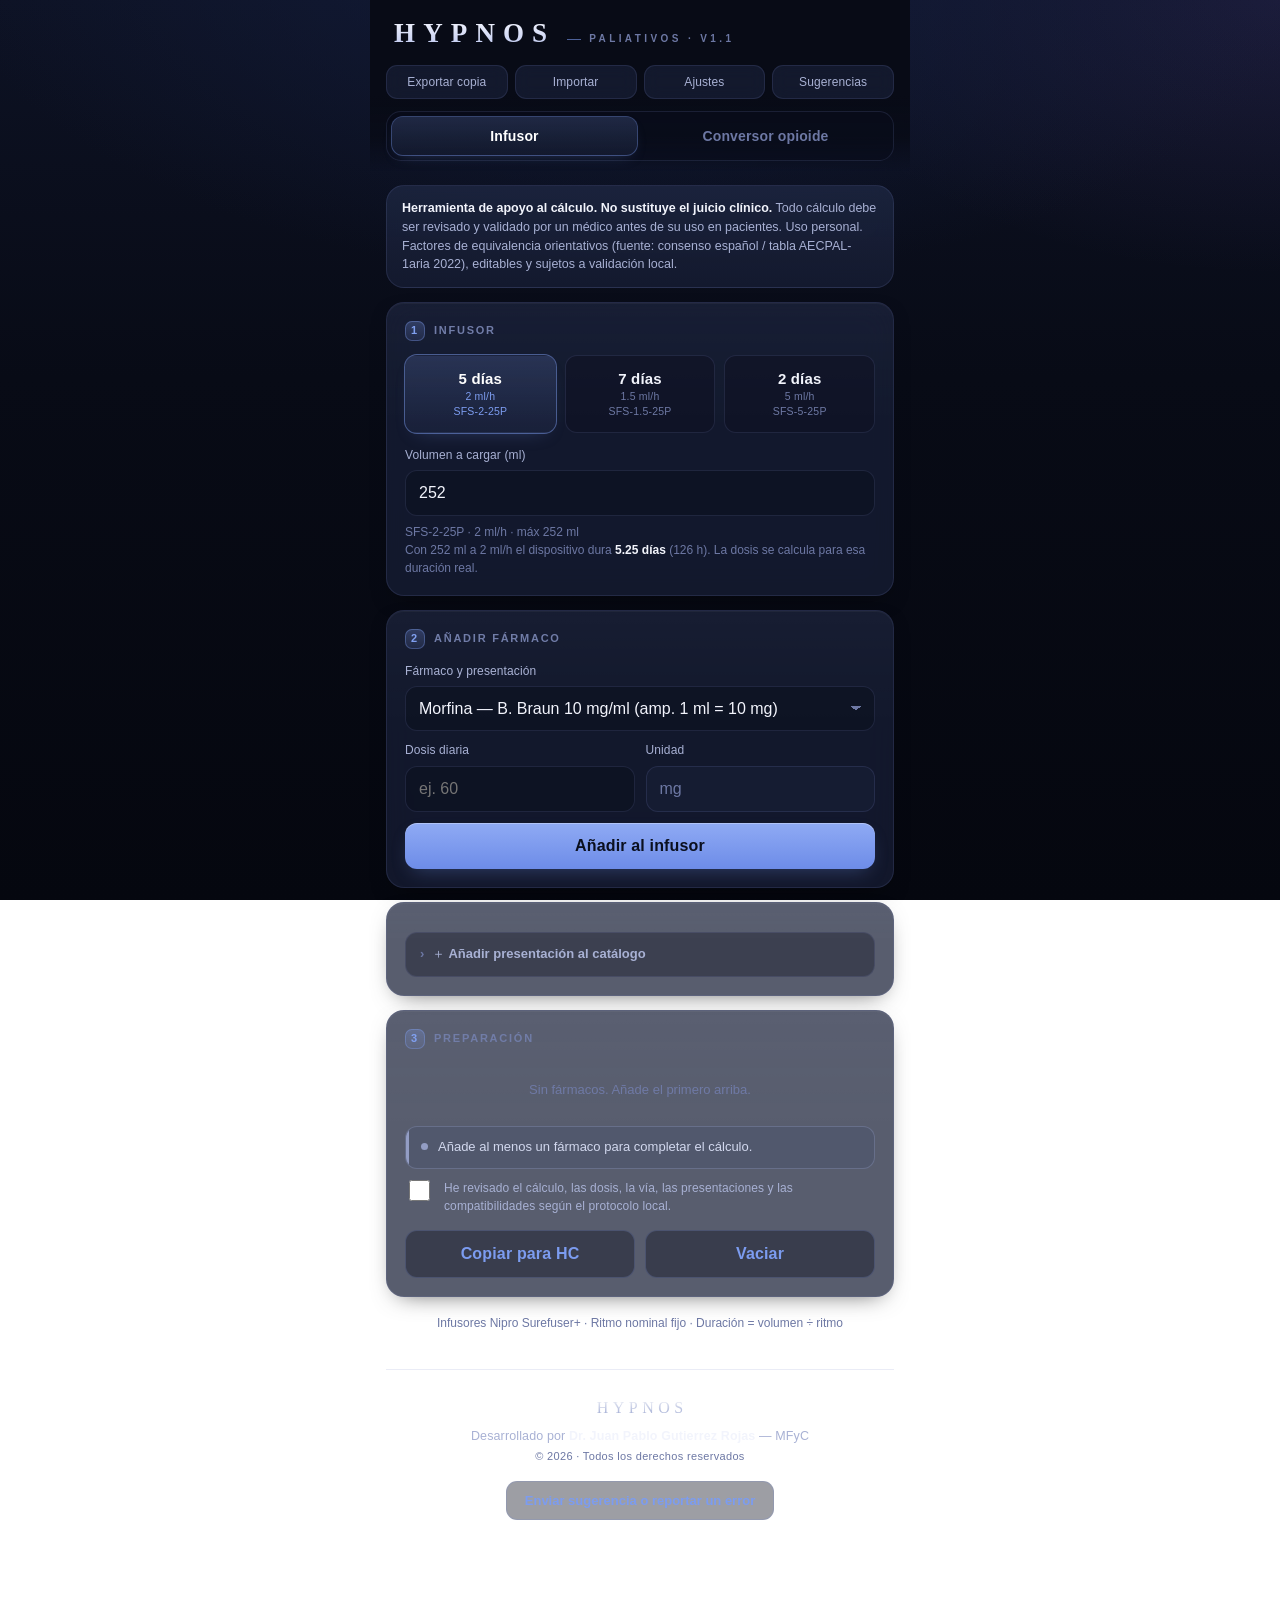
==== hypnos.html @ 6c85f720 "Fase 1: seguridad (XSS, saneado de importación/carga) y dosificación por duración real del infusor C" ====
<!DOCTYPE html>
<html lang="es">
<head>
<meta charset="UTF-8">
<meta name="viewport" content="width=device-width, initial-scale=1.0, viewport-fit=cover">
<meta name="theme-color" content="#0b1020">
<meta name="apple-mobile-web-app-capable" content="yes">
<meta name="apple-mobile-web-app-status-bar-style" content="black-translucent">
<meta name="apple-mobile-web-app-title" content="HYPNOS">
<title>HYPNOS — Constructor de infusores</title>
<link rel="manifest" href='data:application/manifest+json,{"name":"HYPNOS","short_name":"HYPNOS","start_url":".","display":"standalone","background_color":"%230b1020","theme_color":"%230b1020","icons":[{"src":"data:image/svg+xml,%3Csvg xmlns=%22http://www.w3.org/2000/svg%22 viewBox=%220 0 192 192%22%3E%3Crect width=%22192%22 height=%22192%22 fill=%22%230b1020%22/%3E%3Ctext x=%2296%22 y=%22120%22 font-size=%2270%22 fill=%22%237c9cf0%22 text-anchor=%22middle%22 font-family=%22serif%22%3EH%3C/text%3E%3C/svg%3E","sizes":"192x192","type":"image/svg+xml"}]}'>
<style>
  :root{
    /* Profundidad: azul noche -> casi negro azulado */
    --bg:#080b16; --bg2:#0d1224;
    --panel:rgba(24,31,54,.72); --panel-solid:#161d34; --panel2:rgba(31,40,70,.6);
    --line:rgba(122,140,200,.16); --line-strong:rgba(122,140,200,.28);
    --ink:#f2f4fc; --ink-dim:#a8b1d4; --ink-faint:#6d78a4;
    --accent:#7c9cf0; --accent2:#a385f5; --accent-ink:#0a0f1e;
    --glow:rgba(124,156,240,.35);
    --red:#ff6b7a; --red-bg:rgba(120,32,48,.28); --red-line:rgba(255,107,122,.5);
    --amber:#ffc94d; --amber-bg:rgba(120,92,20,.24); --amber-line:rgba(255,201,77,.45);
    --blue:#5fb3ff; --blue-bg:rgba(24,72,112,.28); --blue-line:rgba(95,179,255,.42);
    --gray:#939dc4; --gray-bg:rgba(64,74,110,.26); --gray-line:rgba(147,157,196,.35);
    --ok:#57d9a3;
    --r:18px; --r-sm:12px;
    --font:-apple-system,BlinkMacSystemFont,"SF Pro Text","Segoe UI",Roboto,sans-serif;
    --display:"Hoefler Text","Iowan Old Style","Palatino Linotype",Palatino,Georgia,serif;
    --mono:"SF Mono",ui-monospace,Menlo,monospace;
    --shadow:0 1px 0 rgba(255,255,255,.04) inset, 0 8px 24px -12px rgba(0,0,0,.7);
    --shadow-lg:0 1px 0 rgba(255,255,255,.05) inset, 0 20px 48px -20px rgba(0,0,0,.8);
  }
  *{box-sizing:border-box;-webkit-tap-highlight-color:transparent}
  html,body{margin:0;color:var(--ink);font-family:var(--font);
    font-size:16px;line-height:1.45;-webkit-text-size-adjust:100%;
    font-feature-settings:"cv02","cv03","cv04","ss01";text-rendering:optimizeLegibility;
    -webkit-font-smoothing:antialiased}
  body{
    background:
      radial-gradient(1200px 620px at 50% -10%, #131c3a 0%, transparent 60%),
      radial-gradient(900px 500px at 100% 0%, rgba(120,92,200,.14) 0%, transparent 55%),
      linear-gradient(180deg, var(--bg2) 0%, var(--bg) 42%, #05070f 100%);
    background-attachment:fixed;min-height:100vh;
    padding:env(safe-area-inset-top) env(safe-area-inset-right) env(safe-area-inset-bottom) env(safe-area-inset-left)}
  .wrap{max-width:540px;margin:0 auto;padding:0 16px 128px}

  /* ---- Cabecera ---- */
  header{position:sticky;top:0;z-index:20;
    background:linear-gradient(180deg, var(--bg) 55%, rgba(8,11,22,.85) 80%, transparent);
    -webkit-backdrop-filter:blur(14px);backdrop-filter:blur(14px);
    padding:calc(env(safe-area-inset-top) + 14px) 0 10px;margin:0 -16px;padding-left:16px;padding-right:16px}
  .brand{display:flex;align-items:baseline;gap:12px}
  .brand h1{font-family:var(--display);font-weight:600;letter-spacing:.30em;font-size:27px;margin:0;
    background:linear-gradient(180deg,#fff, #b9c4ef 90%);-webkit-background-clip:text;background-clip:text;
    -webkit-text-fill-color:transparent;text-indent:.30em}
  .brand .sub{color:var(--ink-faint);font-size:10px;letter-spacing:.34em;text-transform:uppercase;font-weight:600}
  .brand .sub::before{content:"";display:inline-block;width:14px;height:1px;background:var(--accent);
    vertical-align:middle;margin-right:8px;opacity:.6}

  .toplinks{display:flex;gap:7px;margin-top:12px}
  .toplinks button{flex:1;background:var(--panel);border:1px solid var(--line);color:var(--ink-dim);
    border-radius:11px;padding:9px;font-size:12px;font-weight:500;cursor:pointer;letter-spacing:.01em;
    -webkit-backdrop-filter:blur(8px);backdrop-filter:blur(8px);transition:.18s}
  .toplinks button:active{transform:scale(.97)}

  /* ---- Pestañas ---- */
  .tabs{display:flex;gap:6px;margin-top:12px;padding:5px;background:rgba(10,14,28,.55);
    border:1px solid var(--line);border-radius:15px}
  .tabs button{flex:1;background:transparent;border:none;color:var(--ink-faint);
    border-radius:11px;padding:11px;font-size:14px;font-weight:600;cursor:pointer;transition:.22s cubic-bezier(.4,0,.2,1);letter-spacing:.01em}
  .tabs button.on{background:linear-gradient(180deg,rgba(124,156,240,.20),rgba(124,156,240,.08));
    color:#fff;box-shadow:0 0 0 1px rgba(124,156,240,.4), 0 6px 16px -8px var(--glow)}

  .view{display:none;animation:rise .34s cubic-bezier(.2,.7,.2,1)}
  .view.on{display:block}
  @keyframes rise{from{opacity:0;transform:translateY(6px)}to{opacity:1;transform:none}}

  /* ---- Aviso ---- */
  .disclaimer{background:linear-gradient(180deg,rgba(124,156,240,.06),transparent),var(--panel);
    border:1px solid var(--line);border-radius:var(--r);padding:13px 15px;font-size:12.5px;
    color:var(--ink-dim);margin:14px 0;line-height:1.5;-webkit-backdrop-filter:blur(10px);backdrop-filter:blur(10px)}
  .disclaimer b{color:var(--ink);font-weight:600}

  /* ---- Tarjetas ---- */
  .card{background:var(--panel);border:1px solid var(--line);border-radius:var(--r);
    padding:18px;margin:14px 0;box-shadow:var(--shadow);
    -webkit-backdrop-filter:blur(16px) saturate(1.3);backdrop-filter:blur(16px) saturate(1.3);position:relative}
  .card::before{content:"";position:absolute;inset:0;border-radius:var(--r);pointer-events:none;
    background:linear-gradient(180deg,rgba(255,255,255,.05),transparent 40%);mix-blend-mode:overlay}
  .card h2{font-size:11px;letter-spacing:.16em;text-transform:uppercase;color:var(--ink-faint);
    margin:0 0 14px;font-weight:700;display:flex;align-items:center;gap:9px}
  .card h2 .n{width:20px;height:20px;border-radius:7px;background:linear-gradient(180deg,rgba(124,156,240,.25),rgba(124,156,240,.1));
    color:var(--accent);display:inline-flex;align-items:center;justify-content:center;font-size:11px;
    box-shadow:inset 0 0 0 1px rgba(124,156,240,.35)}

  label{display:block;font-size:12px;color:var(--ink-dim);margin:0 0 6px;letter-spacing:.01em;font-weight:500}
  select,input,button{font-family:var(--font);font-size:16px}
  select,input[type=number],input[type=text]{width:100%;background:rgba(10,14,28,.5);
    border:1px solid var(--line);color:var(--ink);border-radius:var(--r-sm);padding:13px 13px;appearance:none;
    transition:.18s;font-variant-numeric:tabular-nums}
  select:focus,input:focus{outline:none;border-color:var(--accent);
    box-shadow:0 0 0 3px rgba(124,156,240,.18)}
  input[type=number]{-moz-appearance:textfield}
  select{padding-right:36px;background-image:linear-gradient(45deg,transparent 50%,var(--ink-faint) 50%),linear-gradient(135deg,var(--ink-faint) 50%,transparent 50%);
    background-position:calc(100% - 18px) center,calc(100% - 13px) center;background-size:5px 5px,5px 5px;background-repeat:no-repeat}

  .seg{display:flex;gap:9px;flex-wrap:wrap}
  .seg button{flex:1;min-width:0;background:rgba(10,14,28,.4);border:1px solid var(--line);
    color:var(--ink-dim);border-radius:var(--r-sm);padding:14px 8px;cursor:pointer;transition:.2s cubic-bezier(.4,0,.2,1);
    display:flex;flex-direction:column;align-items:center;gap:3px;line-height:1.15}
  .seg button .big{font-size:15px;color:var(--ink);font-weight:600;letter-spacing:.01em}
  .seg button .sm{font-size:10.5px;color:var(--ink-faint);font-variant-numeric:tabular-nums;letter-spacing:.02em}
  .seg button:active{transform:scale(.97)}
  .seg button.on{border-color:transparent;
    background:linear-gradient(180deg,rgba(124,156,240,.18),rgba(124,156,240,.06));
    box-shadow:0 0 0 1px rgba(124,156,240,.5), 0 8px 20px -12px var(--glow)}
  .seg button.on .big{color:#fff}
  .seg button.on .sm{color:var(--accent)}

  .row,.row3{display:grid;grid-template-columns:1fr 1fr;gap:11px}

  .btn{display:inline-flex;align-items:center;justify-content:center;gap:8px;
    background:linear-gradient(180deg,#8faaf4,#6d8ce8);color:var(--accent-ink);border:none;
    border-radius:var(--r-sm);padding:14px 16px;font-weight:650;cursor:pointer;width:100%;letter-spacing:.01em;
    box-shadow:0 1px 0 rgba(255,255,255,.3) inset, 0 8px 20px -8px var(--glow);transition:.18s}
  .btn:active{transform:scale(.98);box-shadow:0 1px 0 rgba(255,255,255,.2) inset, 0 4px 12px -8px var(--glow)}
  .btn.ghost{background:rgba(10,14,28,.4);color:var(--accent);border:1px solid var(--line-strong);box-shadow:none}
  .drug-add{display:grid;grid-template-columns:1fr;gap:11px}
  .mini{font-size:12px;color:var(--ink-faint)}
  .hint{font-size:12px;color:var(--ink-faint);margin-top:7px;line-height:1.5}

  /* ---- Línea de fármaco ---- */
  .drugline{background:rgba(10,14,28,.4);border:1px solid var(--line);border-radius:var(--r-sm);
    padding:14px;margin:9px 0;transition:.2s}
  .drugline .top{display:flex;justify-content:space-between;align-items:flex-start;gap:8px}
  .drugline .nm{font-weight:650;font-size:15px;letter-spacing:.01em}
  .drugline .pres{font-size:11.5px;color:var(--ink-faint);margin-top:2px}
  .drugline .grid{display:grid;grid-template-columns:repeat(4,1fr);gap:8px;margin-top:12px;text-align:center}
  .drugline .grid div span{display:block}
  .drugline .grid .k{font-size:9.5px;color:var(--ink-faint);letter-spacing:.05em;text-transform:uppercase}
  .drugline .grid .v{font-size:15px;font-weight:650;margin-top:3px;font-variant-numeric:tabular-nums}
  .x{background:none;border:none;color:var(--ink-faint);font-size:20px;cursor:pointer;padding:0 4px;line-height:1;transition:.15s}
  .x:active{color:var(--red);transform:scale(.9)}

  /* ---- Totales ---- */
  .totals{margin-top:10px}
  .totrow{display:flex;justify-content:space-between;padding:11px 0;border-top:1px solid var(--line);font-size:14px}
  .totrow .v{font-weight:600;font-variant-numeric:tabular-nums}
  .totrow.big{align-items:baseline;padding-top:14px}
  .totrow.big .v{font-size:22px;color:var(--accent);font-weight:700}

  /* ---- Héroe de resultado (firma) ---- */
  .bigresult{position:relative;border-radius:var(--r);padding:22px 18px;margin:4px 0 12px;text-align:center;
    background:
      radial-gradient(120% 120% at 50% 0%, rgba(124,156,240,.16), transparent 70%),
      linear-gradient(180deg, rgba(31,40,70,.7), rgba(16,21,40,.7));
    border:1px solid rgba(124,156,240,.35);
    box-shadow:0 0 0 1px rgba(124,156,240,.08), 0 24px 60px -28px var(--glow), inset 0 1px 0 rgba(255,255,255,.06);
    overflow:hidden}
  .bigresult::after{content:"";position:absolute;top:-50%;left:50%;transform:translateX(-50%);
    width:200%;height:120%;background:radial-gradient(closest-side,var(--glow),transparent 70%);opacity:.5;pointer-events:none}
  .bigresult .lbl{position:relative;font-size:10.5px;text-transform:uppercase;letter-spacing:.18em;color:var(--accent);font-weight:700}
  .bigresult .val{position:relative;font-size:38px;font-weight:700;margin-top:6px;letter-spacing:-.01em;
    font-variant-numeric:tabular-nums;line-height:1;
    background:linear-gradient(180deg,#fff,#cdd8fb);-webkit-background-clip:text;background-clip:text;-webkit-text-fill-color:transparent}
  .bigresult .val small{font-size:16px;color:var(--ink-dim);font-weight:400;-webkit-text-fill-color:var(--ink-dim)}

  .subres{display:grid;grid-template-columns:1fr 1fr;gap:10px;margin-top:11px}
  .subres .box{background:rgba(10,14,28,.4);border:1px solid var(--line);border-radius:var(--r-sm);padding:13px;text-align:center;transition:.2s}
  .subres .box .k{font-size:9.5px;text-transform:uppercase;letter-spacing:.07em;color:var(--ink-faint);font-weight:600}
  .subres .box .v{font-size:20px;font-weight:650;margin-top:4px;font-variant-numeric:tabular-nums}

  .factedit{font-size:11.5px;color:var(--ink-faint);margin-top:8px;line-height:1.7}
  .factedit input{width:66px;background:rgba(10,14,28,.5);border:1px solid var(--line);color:var(--ink);
    border-radius:8px;padding:4px 7px;font-size:12px;text-align:center;font-variant-numeric:tabular-nums}

  /* ---- Alertas: barra lateral por color ---- */
  .alert{position:relative;border-radius:var(--r-sm);padding:11px 13px 11px 15px;margin:9px 0;font-size:13px;
    display:flex;gap:10px;align-items:flex-start;line-height:1.45;overflow:hidden;border:1px solid transparent}
  .alert::before{content:"";position:absolute;left:0;top:0;bottom:0;width:3px;border-radius:3px}
  .alert .dot{width:7px;height:7px;border-radius:50%;margin-top:5px;flex:none}
  .a-red{background:var(--red-bg);color:#ffdce1;border-color:var(--red-line)} .a-red::before{background:var(--red)} .a-red .dot{background:var(--red)}
  .a-amber{background:var(--amber-bg);color:#ffedbf;border-color:var(--amber-line)} .a-amber::before{background:var(--amber)} .a-amber .dot{background:var(--amber)}
  .a-blue{background:var(--blue-bg);color:#d3ecff;border-color:var(--blue-line)} .a-blue::before{background:var(--blue)} .a-blue .dot{background:var(--blue)}
  .a-gray{background:var(--gray-bg);color:#d2d8ee;border-color:var(--gray-line)} .a-gray::before{background:var(--gray)} .a-gray .dot{background:var(--gray)}
  .a-ok{background:rgba(20,64,42,.3);color:#c7f2db;border-color:rgba(87,217,163,.4)} .a-ok::before{background:var(--ok)} .a-ok .dot{background:var(--ok)}

  /* ---- Desglose ---- */
  details{margin-top:11px;border:1px solid var(--line);border-radius:var(--r-sm);background:rgba(10,14,28,.35);overflow:hidden}
  summary{padding:12px 14px;cursor:pointer;font-size:13px;color:var(--accent);list-style:none;font-weight:550;transition:.15s}
  summary::-webkit-details-marker{display:none}
  summary::before{content:"›";display:inline-block;color:var(--ink-faint);margin-right:8px;transition:.2s;font-weight:700}
  details[open] summary::before{transform:rotate(90deg)}
  .calc{padding:2px 14px 14px;font-size:12px;color:var(--ink-dim);font-family:var(--mono);white-space:pre-wrap;line-height:1.7;font-variant-numeric:tabular-nums}

  .foot{display:flex;gap:10px;margin-top:15px}
  .empty{color:var(--ink-faint);font-size:13px;text-align:center;padding:18px 0}

  /* ---- Toast ---- */
  .toast{position:fixed;left:50%;bottom:calc(28px + env(safe-area-inset-bottom));transform:translateX(-50%) translateY(8px);
    background:rgba(20,26,46,.92);border:1px solid rgba(124,156,240,.5);color:var(--ink);padding:12px 20px;
    border-radius:30px;font-size:14px;font-weight:500;opacity:0;pointer-events:none;transition:.28s cubic-bezier(.2,.7,.2,1);z-index:50;
    -webkit-backdrop-filter:blur(16px);backdrop-filter:blur(16px);box-shadow:0 12px 32px -12px rgba(0,0,0,.7)}
  .toast.show{opacity:1;transform:translateX(-50%) translateY(0)}

  .check{display:flex;gap:11px;align-items:flex-start;font-size:13px;color:var(--ink-dim);margin-top:10px;line-height:1.5}
  .check input{width:21px;height:21px;flex:none;margin-top:1px;accent-color:var(--accent);border-radius:6px}

  .settingsrow{display:flex;justify-content:space-between;align-items:center;gap:12px;padding:11px 0;border-top:1px solid var(--line)}
  .settingsrow:first-child{border-top:none}
  .settingsrow label{margin:0}

  @media (prefers-reduced-motion:reduce){
    *{animation:none !important;transition:none !important}
  }

  /* ---- Pie de autoría ---- */
  .appfoot{margin-top:36px;padding:26px 18px calc(20px + env(safe-area-inset-bottom));text-align:center;
    border-top:1px solid var(--line)}
  .appfoot .sig{font-family:var(--display);letter-spacing:.28em;font-size:16px;text-indent:.28em;
    background:linear-gradient(180deg,#fff,#8f9ccb);-webkit-background-clip:text;background-clip:text;
    -webkit-text-fill-color:transparent;margin-bottom:8px}
  .appfoot .by{font-size:12.5px;color:var(--ink-dim);letter-spacing:.01em}
  .appfoot .by b{color:var(--ink);font-weight:600}
  .appfoot .cr{font-size:11px;color:var(--ink-faint);margin-top:4px;letter-spacing:.03em}
  .foot-report{margin-top:16px;background:rgba(10,14,28,.4);border:1px solid var(--line-strong);
    color:var(--accent);border-radius:11px;padding:11px 18px;font-size:13px;font-weight:550;cursor:pointer;
    -webkit-backdrop-filter:blur(8px);backdrop-filter:blur(8px);transition:.18s}
  .foot-report:active{transform:scale(.97)}
</style>
</head>
<body>
<div class="wrap">
  <header>
    <div class="brand"><h1>HYPNOS</h1><span class="sub">Paliativos · v1.1</span></div>
    <div class="toplinks">
      <button onclick="exportJSON()">Exportar copia</button>
      <button onclick="document.getElementById('imp').click()">Importar</button>
      <button onclick="toggleSettings()">Ajustes</button>
      <button onclick="sendFeedback()">Sugerencias</button>
    </div>
    <input type="file" id="imp" accept="application/json" style="display:none" onchange="importJSON(event)">
    <div class="tabs">
      <button id="tab-infuser" class="on" onclick="showView('infuser')">Infusor</button>
      <button id="tab-opioid" onclick="showView('opioid')">Conversor opioide</button>
    </div>
  </header>

  <div class="disclaimer">
    <b>Herramienta de apoyo al cálculo. No sustituye el juicio clínico.</b>
    Todo cálculo debe ser revisado y validado por un médico antes de su uso en pacientes.
    Uso personal. Factores de equivalencia orientativos (fuente: consenso español / tabla AECPAL-1aria 2022), editables y sujetos a validación local.
  </div>

  <!-- AJUSTES -->
  <div class="card" id="settings" style="display:none">
    <h2>Ajustes del centro</h2>
    <div class="settingsrow">
      <label>Volumen de purgado de la línea (ml)</label>
      <input type="number" id="purge" value="0.5" step="0.1" min="0" style="width:90px" oninput="recalc()">
    </div>
    <div class="settingsrow">
      <label>Umbral de aviso por nº de ampollas</label>
      <input type="number" id="ampWarn" value="40" step="1" min="1" style="width:90px" oninput="recalc()">
    </div>
    <div class="settingsrow">
      <label>Umbral de llenado parcial (%)</label>
      <input type="number" id="fillWarn" value="80" step="5" min="0" max="100" style="width:90px" oninput="recalc()">
    </div>
    <p class="hint">Los datos y ajustes se guardan solo en este dispositivo. En iOS, exporta una copia periódicamente: el sistema puede borrar el almacenamiento local de apps poco usadas.</p>
  </div>

  <!-- ============ VISTA INFUSOR ============ -->
  <div class="view on" id="view-infuser">

  <!-- INFUSOR -->
  <div class="card">
    <h2><span class="n">1</span>Infusor</h2>
    <div class="seg" id="infuserSeg"></div>
    <div style="margin-top:14px">
      <label>Volumen a cargar (ml)</label>
      <input type="number" id="volume" step="1" min="1" oninput="recalc()">
    </div>
    <div class="hint" id="infuserInfo"></div>
  </div>

  <!-- AÑADIR FÁRMACO -->
  <div class="card">
    <h2><span class="n">2</span>Añadir fármaco</h2>
    <div class="drug-add">
      <div>
        <label>Fármaco y presentación</label>
        <select id="drugSel"></select>
      </div>
      <div class="row">
        <div>
          <label>Dosis diaria</label>
          <input type="number" id="dailyDose" step="any" min="0" placeholder="ej. 60">
        </div>
        <div>
          <label>Unidad</label>
          <input type="text" id="doseUnit" value="mg" readonly style="background:var(--panel);color:var(--ink-faint)">
        </div>
      </div>
      <button class="btn" onclick="addDrug()">Añadir al infusor</button>
    </div>
  </div>

  <!-- NUEVA PRESENTACIÓN -->
  <div class="card">
    <details id="newPresBox">
      <summary style="color:var(--ink-dim)">＋ Añadir presentación al catálogo</summary>
      <div style="padding:12px 13px 4px">
        <div class="drug-add">
          <div>
            <label>Nombre del fármaco</label>
            <input type="text" id="np_name" placeholder="ej. Tramadol">
          </div>
          <div>
            <label>Presentación (texto libre)</label>
            <input type="text" id="np_brand" placeholder="ej. Normon 100 mg/2 ml">
          </div>
          <div class="row3">
            <div>
              <label>Concentración (mg/ml)</label>
              <input type="number" id="np_conc" step="any" min="0" placeholder="ej. 50">
            </div>
            <div>
              <label>mg por ampolla/vial</label>
              <input type="number" id="np_mg" step="any" min="0" placeholder="ej. 100">
            </div>
          </div>
          <div class="row3">
            <div>
              <label>ml por ampolla/vial</label>
              <input type="number" id="np_ml" step="any" min="0" placeholder="ej. 2">
            </div>
            <div>
              <label>Mezclable en infusor</label>
              <select id="np_mix"><option value="1">Sí</option><option value="0">No</option></select>
            </div>
          </div>
          <button class="btn" onclick="addPresentation()">Guardar presentación</button>
          <p class="hint">Se guarda como <b>presentación local añadida por el usuario</b>, marcada con · y sujeta a validación. Concentración y mg/ml deben ser coherentes con la ampolla.</p>
        </div>
        <div id="customList" style="margin-top:10px"></div>
      </div>
    </details>
  </div>

  <!-- RESULTADOS -->
  <div class="card">
    <h2><span class="n">3</span>Preparación</h2>
    <div id="drugList"></div>
    <div id="alerts"></div>
    <div class="totals" id="totals"></div>
    <details id="calcBox" style="display:none">
      <summary>Ver cálculo</summary>
      <div class="calc" id="calc"></div>
    </details>
    <div class="check">
      <input type="checkbox" id="validated">
      <label for="validated" style="margin:0">He revisado el cálculo, las dosis, la vía, las presentaciones y las compatibilidades según el protocolo local.</label>
    </div>
    <div class="foot">
      <button class="btn ghost" id="copyBtn" onclick="copysummary()">Copiar para HC</button>
      <button class="btn ghost" onclick="clearAll()">Vaciar</button>
    </div>
  </div>

  <p class="mini" style="text-align:center;margin-top:18px;color:var(--ink-faint)">
    Infusores Nipro Surefuser+ · Ritmo nominal fijo · Duración = volumen ÷ ritmo
  </p>
  </div><!-- /view-infuser -->

  <!-- ============ VISTA CONVERSOR OPIOIDE ============ -->
  <div class="view" id="view-opioid">
    <div class="card">
      <h2><span class="n">1</span>Opioide de origen</h2>
      <div>
        <label>Fármaco actual</label>
        <select id="opSrc" onchange="onOpSrcChange()"></select>
      </div>
      <div class="row" style="margin-top:12px">
        <div>
          <label id="opDoseLbl">Dosis diaria total</label>
          <input type="number" id="opDose" step="any" min="0" placeholder="ej. 40" oninput="convert()">
        </div>
        <div>
          <label>Unidad</label>
          <input type="text" id="opUnit" readonly style="background:var(--panel);color:var(--ink-faint)">
        </div>
      </div>
      <div class="factedit" id="opFactor"></div>
    </div>

    <div class="card">
      <details id="newOpBox">
        <summary style="color:var(--ink-dim)">＋ Añadir opioide al conversor</summary>
        <div style="padding:12px 13px 4px">
          <div class="drug-add">
            <div>
              <label>Nombre del opioide</label>
              <input type="text" id="no_name" placeholder="ej. Petidina (meperidina)">
            </div>
            <div class="row3">
              <div>
                <label>Factor → morfina oral</label>
                <input type="number" id="no_factor" step="any" min="0" placeholder="ej. 0.1">
              </div>
              <div>
                <label>Unidad de dosis</label>
                <select id="no_unit"><option value="mg/día">mg/día</option><option value="µg/h">µg/h</option></select>
              </div>
            </div>
            <button class="btn" onclick="addOpioid()">Guardar opioide</button>
            <p class="hint">Se guarda como <b>opioide local añadido por el usuario</b>, marcado con · y editable. El factor multiplica la dosis para obtener morfina oral equivalente (ej. tramadol = 0,1). Para opioides transdérmicos con equivalencia no lineal, usa un factor solo si conoces uno validado.</p>
          </div>
          <div id="customOpList" style="margin-top:10px"></div>
        </div>
      </details>
    </div>

    <div class="card">
      <h2><span class="n">2</span>Rotación y destino</h2>
      <div class="settingsrow">
        <label>Reducción por rotación opioide</label>
        <select id="opReduce" style="width:130px" onchange="convert()">
          <option value="0">0 %</option>
          <option value="25" selected>25 %</option>
          <option value="30">30 %</option>
          <option value="50">50 %</option>
        </select>
      </div>
      <div class="settingsrow">
        <label>Ratio morfina oral → SC</label>
        <select id="opRatio" style="width:130px" onchange="convert()">
          <option value="2" selected>2 : 1</option>
          <option value="3">3 : 1</option>
        </select>
      </div>
      <div class="settingsrow">
        <label>Regla de rescate</label>
        <select id="opRescue" style="width:130px" onchange="convert()">
          <option value="6" selected>1/6 del total</option>
          <option value="10">1/10 del total</option>
        </select>
      </div>
    </div>

    <div class="card">
      <h2><span class="n">3</span>Resultado</h2>
      <div id="opResult"></div>
      <div id="opAlerts"></div>
      <details id="opCalcBox" style="display:none">
        <summary>Ver cálculo</summary>
        <div class="calc" id="opCalc"></div>
      </details>
      <div class="check">
        <input type="checkbox" id="opValidated">
        <label for="opValidated" style="margin:0">He revisado el factor de conversión, la reducción por rotación y la dosis resultante según el protocolo local.</label>
      </div>
      <div class="foot">
        <button class="btn ghost" onclick="copyOpioid()">Copiar para HC</button>
      </div>
    </div>

    <p class="mini" style="text-align:center;margin-top:18px;color:var(--ink-faint)">
      Factores editables · Fuente: consenso español (AECPAL-1aria 2022) · Fentanilo y buprenorfina TD por tabla de tramos
    </p>
  </div><!-- /view-opioid -->

  <footer class="appfoot">
    <div class="sig">HYPNOS</div>
    <div class="by">Desarrollado por <b>Dr. Juan Pablo Gutierrez Rojas</b> — MFyC</div>
    <div class="cr">© 2026 · Todos los derechos reservados</div>
    <button class="foot-report" onclick="sendFeedback()">Enviar sugerencia o reportar un error</button>
  </footer>
  </div><!-- /wrap -->

<div class="toast" id="toast"></div>

<script>
"use strict";

/* ============================================================
   MOTOR DE CÁLCULO — funciones puras, sin DOM.
   Redondeo solo en presentación; cálculo interno completo.
   ============================================================ */
const Engine = {
  round(n, d){ const f=Math.pow(10,d); return Math.round((n+Number.EPSILON)*f)/f; },
  drugTotal(dailyDose, days){ return dailyDose * days; },
  drugVolume(totalDose, concentration){ return totalDose / concentration; },
  ampoulesExact(totalDose, mgPerAmp){ return totalDose / mgPerAmp; },
  ampoulesToOpen(exact){ return Math.ceil(exact - 1e-9); },
  wasteMl(toOpen, mlPerAmp, usedMl){ return (toOpen*mlPerAmp) - usedMl; },
  realDurationH(volumeMl, rateMlH){ return volumeMl / rateMlH; },
  // Devuelve un resultado por fármaco
  computeDrug(d, days){
    const totalDose = this.drugTotal(d.daily, days);
    const volume = this.drugVolume(totalDose, d.conc);
    const exact = this.ampoulesExact(totalDose, d.mgPerAmp);
    const toOpen = this.ampoulesToOpen(exact);
    const waste = this.wasteMl(toOpen, d.mlPerAmp, volume);
    return { totalDose, volume, exact, toOpen, waste };
  }
};

/* ============================================================
   DATOS CLÍNICOS — presentaciones inyectables verificadas
   contra material fotográfico del usuario (jul 2026).
   unit: unidad de dosificación fija por fármaco.
   ============================================================ */
const DRUGS_BASE = [
  { id:"morfina_10", name:"Morfina", brand:"B. Braun 10 mg/ml (amp. 1 ml = 10 mg)", unit:"mg",
    conc:10, mgPerAmp:10, mlPerAmp:1, iv_only:false, mezclable:true },
  { id:"morfina_20_amp", name:"Morfina", brand:"B. Braun 20 mg/ml (amp. 2 ml = 40 mg)", unit:"mg",
    conc:20, mgPerAmp:40, mlPerAmp:2, iv_only:false, mezclable:true },
  { id:"morfina_20_vial", name:"Morfina", brand:"B. Braun 20 mg/ml (vial 20 ml = 400 mg)", unit:"mg",
    conc:20, mgPerAmp:400, mlPerAmp:20, iv_only:false, mezclable:true, env:"vial" },
  { id:"midazolam_50_10", name:"Midazolam", brand:"Normon 50 mg/10 ml (5 mg/ml)", unit:"mg",
    conc:5, mgPerAmp:50, mlPerAmp:10, iv_only:false, mezclable:true },
  { id:"midazolam_5_5", name:"Midazolam", brand:"5 mg/5 ml (1 mg/ml)", unit:"mg",
    conc:1, mgPerAmp:5, mlPerAmp:5, iv_only:false, mezclable:true },
  { id:"midazolam_15_3", name:"Midazolam", brand:"15 mg/3 ml (5 mg/ml)", unit:"mg",
    conc:5, mgPerAmp:15, mlPerAmp:3, iv_only:false, mezclable:true },
  { id:"haloperidol_5", name:"Haloperidol", brand:"Esteve 5 mg/ml", unit:"mg",
    conc:5, mgPerAmp:5, mlPerAmp:1, iv_only:false, mezclable:true },
  { id:"levome_25", name:"Levomepromazina", brand:"Sinogan 25 mg/ml", unit:"mg",
    conc:25, mgPerAmp:25, mlPerAmp:1, iv_only:false, mezclable:true, irritante:true },
  { id:"metoclo_10_2", name:"Metoclopramida", brand:"Basi 10 mg/2 ml (5 mg/ml)", unit:"mg",
    conc:5, mgPerAmp:10, mlPerAmp:2, iv_only:false, mezclable:true },
  { id:"dexa_4", name:"Dexametasona", brand:"Kern/Fortecortin 4 mg/ml", unit:"mg",
    conc:4, mgPerAmp:4, mlPerAmp:1, iv_only:false, mezclable:false, precipita:true },
  { id:"butilesc_20", name:"Butilescopolamina", brand:"Kalceks 20 mg/ml", unit:"mg",
    conc:20, mgPerAmp:20, mlPerAmp:1, iv_only:false, mezclable:true },
  { id:"ketorolaco_30", name:"Ketorolaco", brand:"Normon 30 mg/ml", unit:"mg",
    conc:30, mgPerAmp:30, mlPerAmp:1, iv_only:false, mezclable:true }
];

/* Catálogo activo = presentaciones verificadas + personalizadas del usuario.
   Las personalizadas se marcan custom:true y se guardan en el backup. */
function catalog(){ return DRUGS_BASE.concat(state.customDrugs||[]); }

/* Infusores Nipro Surefuser+ 250 ml, ritmo nominal fijo.
   [Fase 1 · C2] La dosificación usa la duración real (volumen ÷ ritmo).
   Los campos days/txDays quedan solo como etiqueta comercial y NO se usan en el cálculo. */
const INFUSERS = [
  { id:"sfs2",  name:"5 días",  code:"SFS-2-25P",   rate:2,   volMax:252, days:5.25, txDays:5 },
  { id:"sfs15", name:"7 días",  code:"SFS-1.5-25P", rate:1.5, volMax:252, days:7.0,  txDays:7 },
  { id:"sfs5",  name:"2 días",  code:"SFS-5-25P",   rate:5,   volMax:252, days:2.1,  txDays:2 }
];

/* ============================================================
   EQUIVALENCIAS OPIOIDES → MORFINA ORAL (mg/día)
   Fuente base: consenso español / tabla AECPAL-1aria 2022.
   Factores editables por el usuario (state.factors).
   Fentanilo y buprenorfina TD: por tabla de tramos (no factor lineal).
   ============================================================ */
const OPIOIDS_BASE = [
  { id:"morfina_vo", name:"Morfina oral", unit:"mg/día", type:"factor", factor:1, fixed:true },
  { id:"morfina_sc", name:"Morfina subcutánea", unit:"mg/día", type:"factor", factor:2, note:"SC×2 = oral" },
  { id:"oxicodona", name:"Oxicodona oral", unit:"mg/día", type:"factor", factor:1.5 },
  { id:"oxicodona_naloxona", name:"Oxicodona/naloxona (Targin)", unit:"mg/día", type:"factor", factor:1.5,
    note:"por componente oxicodona" },
  { id:"tapentadol", name:"Tapentadol retard", unit:"mg/día", type:"factor", factor:0.4 },
  { id:"tramadol", name:"Tramadol", unit:"mg/día", type:"factor", factor:0.1 },
  { id:"codeina", name:"Codeína", unit:"mg/día", type:"factor", factor:0.083 },
  { id:"hidromorfona", name:"Hidromorfona oral", unit:"mg/día", type:"factor", factor:5 },
  { id:"buprenorfina_td", name:"Buprenorfina transdérmica", unit:"µg/h", type:"table",
    table:[[35,60],[52.5,90],[70,120],[105,180],[140,240]] },
  { id:"fentanilo_td", name:"Fentanilo transdérmico", unit:"µg/h", type:"table",
    table:[[12,30],[25,60],[50,120],[75,180],[100,240],[125,300]],
    note:"tramo conservador; rotación ~150:1" },
  { id:"metadona", name:"Metadona", unit:"mg/día", type:"blocked",
    note:"Conversión no lineal y peligrosa. Requiere manejo experto; no se calcula automáticamente." }
];

/* Catálogo activo de opioides = base + personalizados del usuario */
function opioidCatalog(){ return OPIOIDS_BASE.concat(state.customOpioids||[]); }

/* Conversión opioide origen → morfina oral diaria */
function toOralMorphine(op, dose, factors){
  if(op.type==="blocked") return { mo:null, detail:"bloqueado" };
  if(op.type==="factor"){
    const f = (factors&&factors[op.id]!=null)? factors[op.id] : op.factor;
    return { mo: dose*f, f, detail:`${dose} × ${f}` };
  }
  if(op.type==="table"){
    const t=op.table;
    if(dose<=t[0][0]) return { mo: t[0][1]*dose/t[0][0], detail:`extrapolado bajo tramo`, approx:true };
    for(let i=0;i<t.length-1;i++){
      if(dose>=t[i][0] && dose<=t[i+1][0]){
        const [x0,y0]=t[i], [x1,y1]=t[i+1];
        const mo = y0 + (y1-y0)*(dose-x0)/(x1-x0);
        return { mo, detail:`interpolado ${x0}-${x1} ${op.unit}` };
      }
    }
    const last=t[t.length-1];
    return { mo: last[1]*dose/last[0], detail:`extrapolado sobre tramo`, approx:true };
  }
}

/* Reglas de compatibilidad verificadas (Manual ICO 4ª ed., cap.15) */
const INCOMPAT = { // "mejor evitar" con levomepromazina
  levome_25: ["haloperidol","ondansetron","metoclopramida"]
};

/* ============================================================
   ESTADO + PERSISTENCIA
   ============================================================ */
const LS_KEY = "hypnos_v1";
let state = {
  infuserId: "sfs2",
  volume: 252,
  drugs: [], // {id, daily}
  customDrugs: [], // presentaciones añadidas por el usuario
  factors: {}, // overrides de factores de equivalencia opioide
  customOpioids: [], // opioides de origen añadidos por el usuario
  settings: { purge:0.5, ampWarn:40, fillWarn:80 }
};

function save(){ try{ localStorage.setItem(LS_KEY, JSON.stringify(state)); }catch(e){} }

/* [Fase 1 · T2/T3] Saneado del estado (localStorage o copia importada).
   Copia SOLO claves conocidas, valida tipos e ids y descarta el resto.
   Sustituye al Object.assign ciego, que permitía inyectar claves,
   sobrescribir factores clínicos o dejar el estado incoherente. */
const DEFAULT_SETTINGS={purge:0.5,ampWarn:40,fillWarn:80};
function num(v){ const n=parseFloat(v); return Number.isFinite(n)?n:null; }
function sanitizeState(raw){
  const out={ infuserId:"sfs2", volume:252, drugs:[], customDrugs:[],
    factors:{}, customOpioids:[], settings:{...DEFAULT_SETTINGS} };
  if(!raw || typeof raw!=="object") return out;

  if(typeof raw.infuserId==="string" && INFUSERS.some(i=>i.id===raw.infuserId))
    out.infuserId=raw.infuserId;
  const v=num(raw.volume); if(v!=null && v>0) out.volume=v;

  if(Array.isArray(raw.customDrugs)) out.customDrugs=raw.customDrugs.filter(d=>
    d && typeof d==="object" && ID_RE.test(String(d.id)) &&
    num(d.conc)>0 && num(d.mgPerAmp)>0 && num(d.mlPerAmp)>0
  ).map(d=>({ id:String(d.id), name:String(d.name||"?"), brand:String(d.brand||""),
    unit:"mg", conc:num(d.conc), mgPerAmp:num(d.mgPerAmp), mlPerAmp:num(d.mlPerAmp),
    iv_only:false, mezclable:d.mezclable!==false, custom:true,
    env:d.env==="vial"?"vial":undefined }));

  if(Array.isArray(raw.customOpioids)) out.customOpioids=raw.customOpioids.filter(o=>
    o && typeof o==="object" && ID_RE.test(String(o.id)) && num(o.factor)>0
  ).map(o=>({ id:String(o.id), name:String(o.name||"?"),
    unit:(o.unit==="µg/h"?"µg/h":"mg/día"), type:"factor", factor:num(o.factor), custom:true }));

  const drugIds=new Set(DRUGS_BASE.concat(out.customDrugs).map(d=>d.id));
  const opIds=new Set(OPIOIDS_BASE.concat(out.customOpioids).map(o=>o.id));

  if(Array.isArray(raw.drugs)) out.drugs=raw.drugs.filter(x=>
    x && drugIds.has(x.id) && num(x.daily)>0
  ).map(x=>({ id:x.id, daily:num(x.daily) }));

  if(raw.factors && typeof raw.factors==="object")
    for(const k of Object.keys(raw.factors))
      if(opIds.has(k) && num(raw.factors[k])>0) out.factors[k]=num(raw.factors[k]);

  if(raw.settings && typeof raw.settings==="object"){
    const p=num(raw.settings.purge), a=num(raw.settings.ampWarn), f=num(raw.settings.fillWarn);
    if(p!=null && p>=0) out.settings.purge=p;
    if(a!=null && a>0) out.settings.ampWarn=a;
    if(f!=null && f>=0 && f<=100) out.settings.fillWarn=f;
  }
  return out;
}
function load(){
  try{ state=sanitizeState(JSON.parse(localStorage.getItem(LS_KEY))); }
  catch(e){ state=sanitizeState(null); }
}

/* ============================================================
   UI
   ============================================================ */
function byId(x){ return document.getElementById(x); }
/* [Fase 1 · T1] Escapado de texto de usuario antes de insertarlo con innerHTML.
   Evita inyección de HTML desde nombres/presentaciones propios o importados. */
function esc(s){ return String(s==null?"":s).replace(/[&<>"']/g,
  c=>({"&":"&amp;","<":"&lt;",">":"&gt;",'"':"&quot;","'":"&#39;"}[c])); }
/* [Fase 1 · T2/T3] Patrón de id seguro para catálogos personalizados */
const ID_RE=/^[A-Za-z0-9_]+$/;
function drugById(id){ return catalog().find(d=>d.id===id); }
function currentInfuser(){ return INFUSERS.find(i=>i.id===state.infuserId); }

function renderInfuserSeg(){
  byId("infuserSeg").innerHTML = INFUSERS.map(i=>`
    <button class="${i.id===state.infuserId?'on':''}" onclick="pickInfuser('${i.id}')">
      <span class="big">${i.name}</span>
      <span class="sm">${i.rate} ml/h</span>
      <span class="sm">${i.code}</span>
    </button>`).join("");
}
function pickInfuser(id){
  state.infuserId=id;
  const inf=currentInfuser();
  // al cambiar de infusor, proponer su volumen nominal completo
  state.volume = inf.volMax;
  byId("volume").value = inf.volMax;
  renderInfuserSeg(); recalc();
}

function renderDrugSelect(){
  byId("drugSel").innerHTML = catalog().map(d=>
    `<option value="${esc(d.id)}">${esc(d.name)} — ${esc(d.brand)}${d.custom?" ·":""}</option>`).join("");
  syncUnit();
}
function syncUnit(){
  const d=drugById(byId("drugSel").value);
  byId("doseUnit").value = d? d.unit : "mg";
}

function addPresentation(){
  const name=byId("np_name").value.trim();
  const brand=byId("np_brand").value.trim();
  const conc=parseFloat(byId("np_conc").value);
  const mg=parseFloat(byId("np_mg").value);
  const ml=parseFloat(byId("np_ml").value);
  const mix=byId("np_mix").value==="1";
  if(!name || !brand){ toast("Falta nombre o presentación"); return; }
  if(!(conc>0)||!(mg>0)||!(ml>0)){ toast("Concentración, mg y ml deben ser >0"); return; }
  // coherencia: conc debe ≈ mg/ml
  if(Math.abs(conc - mg/ml) > conc*0.02){
    toast(`Incoherente: ${mg} mg ÷ ${ml} ml = ${Engine.round(mg/ml,2)} mg/ml, no ${conc}`);
    return;
  }
  if(!state.customDrugs) state.customDrugs=[];
  state.customDrugs.push({
    id:"custom_"+Date.now(), name, brand, unit:"mg",
    conc, mgPerAmp:mg, mlPerAmp:ml, iv_only:false, mezclable:mix, custom:true
  });
  byId("np_name").value=byId("np_brand").value=byId("np_conc").value=byId("np_mg").value=byId("np_ml").value="";
  renderDrugSelect(); renderCustomList(); save();
  toast("Presentación añadida");
}
function removePresentation(id){
  state.customDrugs=(state.customDrugs||[]).filter(d=>d.id!==id);
  // quitar del infusor las líneas que la usaban
  state.drugs=state.drugs.filter(x=>x.id!==id);
  renderDrugSelect(); renderCustomList(); recalc();
  toast("Presentación eliminada");
}
function renderCustomList(){
  const box=byId("customList"); if(!box) return;
  const list=state.customDrugs||[];
  box.innerHTML = list.length? list.map(d=>`
    <div class="settingsrow">
      <span style="font-size:13px">${esc(d.name)} — ${esc(d.brand)}
        <span class="mini">(${esc(d.conc)} mg/ml)</span></span>
      <button class="x" onclick="removePresentation('${esc(d.id)}')">×</button>
    </div>`).join("") : `<div class="mini" style="padding:6px 0">Sin presentaciones propias todavía.</div>`;
}

function addDrug(){
  const id = byId("drugSel").value;
  const daily = parseFloat(byId("dailyDose").value);
  if(!daily || daily<=0){ toast("Introduce una dosis diaria válida"); return; }
  state.drugs.push({ id, daily });
  byId("dailyDose").value="";
  recalc();
  toast("Fármaco añadido");
}
function removeDrug(idx){ state.drugs.splice(idx,1); recalc(); }

function recalc(){
  // sincronizar settings desde inputs
  state.settings.purge = parseFloat(byId("purge").value)||0;
  state.settings.ampWarn = parseFloat(byId("ampWarn").value)||40;
  state.settings.fillWarn = parseFloat(byId("fillWarn").value)||80;
  state.volume = parseFloat(byId("volume").value)||0;

  const inf = currentInfuser();
  const R = Engine.round.bind(Engine);

  // [Fase 1 · C2] La dosis se calcula por la DURACIÓN REAL del dispositivo con el
  // volumen cargado (volumen ÷ ritmo), no por un nº de días redondeado. Así lo que
  // entrega el infusor cada 24 h coincide con la dosis diaria introducida.
  const deviceH = Engine.realDurationH(state.volume, inf.rate);
  const deviceDays = deviceH/24;
  const days = deviceDays;                          // base de dosificación = duración real

  byId("infuserInfo").innerHTML =
    `${inf.code} · ${inf.rate} ml/h · máx ${inf.volMax} ml<br>` +
    `Con ${R(state.volume,0)} ml a ${inf.rate} ml/h el dispositivo dura ` +
    `<b style="color:var(--ink)">${R(deviceDays,2)} días</b> (${R(deviceH,0)} h). ` +
    `La dosis se calcula para esa duración real.`;

  // por fármaco
  let rows="", calc="", sumVol=0, alerts=[];
  // [Fase 1 · T3] filter(Boolean): una copia importada puede referenciar un
  // fármaco personalizado ya borrado; sin esto, el render podía romperse.
  const present = state.drugs.map(x=>drugById(x.id)).filter(Boolean);

  state.drugs.forEach((x,idx)=>{
    const d=drugById(x.id);
    if(!d) return;                                  // [Fase 1 · T3] fármaco inexistente: se ignora
    const r=Engine.computeDrug({daily:x.daily,conc:d.conc,mgPerAmp:d.mgPerAmp,mlPerAmp:d.mlPerAmp}, days);
    sumVol += r.volume;                             // ml EXACTOS que se cargan
    const envN = d.env==="vial"?"Viales":"Ampollas";
    const envU = d.env==="vial"?"vial":"amp";
    rows += `
      <div class="drugline">
        <div class="top">
          <div><div class="nm">${esc(d.name)}</div><div class="pres">${esc(d.brand)}</div></div>
          <button class="x" onclick="removeDrug(${idx})" aria-label="Quitar">×</button>
        </div>
        <div class="grid">
          <div><span class="k">Diaria</span><span class="v">${R(x.daily,1)} ${d.unit}</span></div>
          <div><span class="k">Total</span><span class="v">${R(r.totalDose,1)} ${d.unit}</span></div>
          <div><span class="k">Cargar</span><span class="v">${R(r.volume,2)} ml</span></div>
          <div><span class="k">Abrir ${envN.toLowerCase()}</span><span class="v">${r.toOpen}</span></div>
        </div>
      </div>`;
    calc += `${d.name} (${d.brand})\n`+
            `  ${R(x.daily,2)} ${d.unit}/día × ${R(days,2)} días = ${R(r.totalDose,2)} ${d.unit}\n`+
            `  Cargar en el infusor: ${R(r.totalDose,2)} ÷ ${d.conc} mg/ml = ${R(r.volume,2)} ml\n`+
            `  ${envN}: ${R(r.totalDose,2)} ÷ ${d.mgPerAmp} mg/${envU} = ${R(r.exact,2)} → abrir ${r.toOpen} ${envU}${r.toOpen>1?"s":""}\n`+
            (r.waste>0.05?`  (Sobra ${R(r.waste,2)} ml de la última ${envU}, se desecha)\n`:``)+`\n`;

    // alertas por fármaco
    if(d.iv_only) alerts.push(["red",`${d.name}: uso exclusivo IV, no debe ir en infusor SC.`]);
    if(d.mezclable===false && state.drugs.length>1)
      alerts.push(["red",`${d.name}: no debe mezclarse con otros fármacos (fuente ICO).`]);
    if(d.precipita) alerts.push(["amber",`${d.name}: precipita con facilidad; considerar administrarla en bolo SC independiente, fuera del infusor.`]);
    if(d.irritante) alerts.push(["blue",`${d.name}: la vía SC puede ser irritante.`]);
    if(r.toOpen > state.settings.ampWarn)
      alerts.push(["amber",`${d.name}: ${r.toOpen} ${envU}s, número inusualmente alto. Verificar dosis y presentación.`]);
  });

  // compatibilidad: levomepromazina vs haloperidol/metoclopramida/ondansetrón
  if(present.some(d=>d.id==="levome_25")){
    if(present.some(d=>d.id==="haloperidol_5"))
      alerts.push(["amber","Levomepromazina + haloperidol: mejor no mezclar (fuente ICO)."]);
    if(present.some(d=>d.id==="metoclo_10_2"))
      alerts.push(["amber","Levomepromazina + metoclopramida: mejor no mezclar (fuente ICO)."]);
  }
  if(state.drugs.length>1)
    alerts.push(["gray","Compatibilidad completa no cargada en esta fase. Revisar manual/protocolo antes de preparar."]);

  // volumen: diluyente = volumen a cargar − ml exactos de fármacos − purgado
  const purge = state.settings.purge;
  const diluent = state.volume - sumVol - purge;
  const rateReal = inf.rate;                        // ritmo nominal del dispositivo
  const fillPct = inf.volMax>0 ? (state.volume/inf.volMax*100) : 0;

  if(sumVol > state.volume)
    alerts.push(["red",`El volumen de fármacos (${R(sumVol,1)} ml) supera el volumen a cargar (${R(state.volume,0)} ml).`]);
  else if(diluent < 0)
    alerts.push(["red",`Volumen insuficiente: fármacos + purgado (${R(sumVol+purge,1)} ml) superan el total.`]);
  if(state.volume > inf.volMax)
    alerts.push(["red",`El volumen supera el máximo del infusor (${inf.volMax} ml).`]);
  if(fillPct < state.settings.fillWarn && state.volume>0)
    alerts.push(["amber",`Llenado parcial (${R(fillPct,0)}% del nominal). En elastoméricos reduce la precisión del flujo.`]);
  if(state.drugs.length===0)
    alerts.push(["gray","Añade al menos un fármaco para completar el cálculo."]);

  // render lista
  byId("drugList").innerHTML = state.drugs.length? rows :
    `<div class="empty">Sin fármacos. Añade el primero arriba.</div>`;

  // render alertas (rojo→ámbar→azul→gris)
  const order={red:0,amber:1,blue:2,gray:3,ok:4};
  alerts.sort((a,b)=>order[a[0]]-order[b[0]]);
  byId("alerts").innerHTML = alerts.map(a=>
    `<div class="alert a-${a[0]}"><span class="dot"></span><span>${esc(a[1])}</span></div>`).join("");

  // [Fase 1] Bloqueo de seguridad: cualquier alerta ROJA (volumen imposible,
  // supera el máximo, IV en infusor SC, fármaco no mezclable con otros…)
  // impide copiar/exportar la pauta final, con casilla marcada o sin ella.
  safetyBlock = alerts.some(a=>a[0]==="red");
  const cbtn=byId("copyBtn");
  if(cbtn){
    cbtn.disabled=safetyBlock;
    cbtn.style.opacity=safetyBlock?".5":"";
    cbtn.title=safetyBlock?"Resuelve las alertas rojas antes de copiar la pauta":"";
  }

  // totales
  byId("totals").innerHTML = state.drugs.length? `
    <div class="totrow"><span>Volumen de fármacos</span><span class="v">${R(sumVol,2)} ml</span></div>
    <div class="totrow"><span>Purgado de línea</span><span class="v">${R(purge,1)} ml</span></div>
    <div class="totrow"><span>Diluyente (SF 0,9%) hasta ${R(state.volume,0)} ml</span><span class="v">${R(Math.max(diluent,0),2)} ml</span></div>
    <div class="totrow big"><span>Ritmo (nominal fijo)</span><span class="v">${R(rateReal,1)} ml/h</span></div>` : "";

  byId("calcBox").style.display = state.drugs.length? "block":"none";
  byId("calc").textContent = calc.trim();

  save();
}

/* ============================================================
   COPIAR / EXPORTAR
   ============================================================ */
function copysummary_build(){
  const inf=currentInfuser(); const R=Engine.round.bind(Engine);
  const deviceH=Engine.realDurationH(state.volume,inf.rate);
  const days=deviceH/24;                             // [Fase 1 · C2] duración real del dispositivo
  let sumVol=0, lines=[];
  state.drugs.forEach(x=>{
    const d=drugById(x.id);
    if(!d) return;                                   // [Fase 1 · T3]
    const r=Engine.computeDrug({daily:x.daily,conc:d.conc,mgPerAmp:d.mgPerAmp,mlPerAmp:d.mlPerAmp},days);
    sumVol+=r.volume;
    const envU=d.env==="vial"?"vial(es)":"amp";
    lines.push(`${d.name} ${R(x.daily,1)} ${d.unit}/día × ${R(days,2)} d = ${R(r.totalDose,1)} ${d.unit}: cargar ${R(r.volume,2)} ml (abrir ${r.toOpen} ${envU}) — ${d.brand}`);
  });
  const diluent=Math.max(state.volume-sumVol-state.settings.purge,0);
  const out=[
    `INFUSOR SC ${inf.code} — cargar ${R(state.volume,0)} ml`,
    `Dispositivo: ${inf.rate} ml/h → dura ~${R(days,2)} días (${R(deviceH,0)} h). Dosis calculada para esa duración.`,
    ...lines,
    `Completar con SF 0,9%: ${R(diluent,2)} ml (purgado ${R(state.settings.purge,1)} ml)`,
    `Ritmo: ${R(inf.rate,1)} ml/h (nominal fijo)`,
    `Compatibilidades: revisar según protocolo local.`,
    `Cálculo pendiente de validación médica final.`
  ];
  return out.join("\n");
}
function copyText(t){
  if(navigator.clipboard && navigator.clipboard.writeText){
    navigator.clipboard.writeText(t).then(()=>toast("Copiado para HC")).catch(()=>fallbackCopy(t));
  } else fallbackCopy(t);
}
function fallbackCopy(t){
  const ta=document.createElement("textarea"); ta.value=t; document.body.appendChild(ta);
  ta.select(); try{document.execCommand("copy");toast("Copiado para HC");}catch(e){toast("No se pudo copiar");}
  document.body.removeChild(ta);
}
function copysummary(){
  if(state.drugs.length===0){ toast("No hay nada que copiar"); return; }
  if(safetyBlock){ toast("Hay alertas rojas sin resolver: no se puede copiar la pauta"); return; }
  if(!byId("validated").checked){ toast("Marca la casilla de validación antes de copiar"); return; }
  copyText(copysummary_build());
}

function exportJSON(){
  const blob=new Blob([JSON.stringify(state,null,2)],{type:"application/json"});
  const url=URL.createObjectURL(blob); const a=document.createElement("a");
  const d=new Date().toISOString().slice(0,10);
  a.href=url; a.download=`hypnos_backup_${d}.json`; a.click();
  URL.revokeObjectURL(url); toast("Copia exportada");
}
function importJSON(ev){
  const f=ev.target.files[0]; if(!f) return;
  const r=new FileReader();
  r.onload=()=>{ try{ state=sanitizeState(JSON.parse(r.result));
    hydrate(); toast("Copia importada"); }catch(e){ toast("Archivo no válido"); } };
  r.readAsText(f); ev.target.value="";
}

function clearAll(){ state.drugs=[]; recalc(); toast("Infusor vaciado"); }

function toggleSettings(){
  const s=byId("settings"); s.style.display = s.style.display==="none"?"block":"none";
}

/* Correo del desarrollador para sugerencias/errores */
const DEV_EMAIL = "jgutierrezr@sescam.jccm.es";
function sendFeedback(){
  const asunto = encodeURIComponent("HYPNOS — Sugerencia / reporte de error");
  const cuerpo = encodeURIComponent(
    "Hola Dr. Gutierrez,\n\n"+
    "Quiero reportar lo siguiente sobre HYPNOS:\n\n"+
    "— Qué ocurre / qué sugiero:\n\n\n"+
    "— En qué pantalla (Infusor / Conversor):\n\n"+
    "— Fármaco o dato implicado (si aplica):\n\n\n"+
    "-------------------------\n"+
    "Enviado desde HYPNOS v1.1"
  );
  window.location.href = `mailto:${DEV_EMAIL}?subject=${asunto}&body=${cuerpo}`;
}

let toastT, safetyBlock=false;
function toast(msg){
  const t=byId("toast"); t.textContent=msg; t.classList.add("show");
  clearTimeout(toastT); toastT=setTimeout(()=>t.classList.remove("show"),1900);
}

/* ============================================================
   NAVEGACIÓN DE VISTAS
   ============================================================ */
function showView(v){
  document.querySelectorAll(".view").forEach(el=>el.classList.remove("on"));
  document.querySelectorAll(".tabs button").forEach(el=>el.classList.remove("on"));
  byId("view-"+v).classList.add("on");
  byId("tab-"+v).classList.add("on");
}

/* ============================================================
   CONVERSOR OPIOIDE — UI
   ============================================================ */
function opById(id){ return opioidCatalog().find(o=>o.id===id); }

function renderOpSelect(){
  const prev = byId("opSrc").value;
  byId("opSrc").innerHTML = opioidCatalog().filter(o=>!o.fixed || o.id==="morfina_vo")
    .map(o=>`<option value="${esc(o.id)}">${esc(o.name)}${o.custom?" ·":""}</option>`).join("");
  if(prev && opById(prev)) byId("opSrc").value=prev;
  onOpSrcChange();
}
function onOpSrcChange(){
  const op=opById(byId("opSrc").value);
  if(!op) return;                                   // [Fase 1 · T3] selección inválida: no romper
  byId("opUnit").value=op.unit;
  byId("opDoseLbl").textContent = op.unit==="µg/h" ? "Dosis del parche" : "Dosis diaria total";
  // editor de factor (solo para tipo factor no fijo)
  const fe=byId("opFactor");
  if(op.type==="factor" && !op.fixed){
    const cur=(state.factors&&state.factors[op.id]!=null)?state.factors[op.id]:op.factor;
    fe.innerHTML=`Factor → morfina oral: <input type="number" step="any" value="${cur}" `+
      `onchange="setFactor('${op.id}',this.value)"> `+
      `<span onclick="resetFactor('${op.id}')" style="cursor:pointer;text-decoration:underline">restaurar</span>`+
      (op.note?` · <i>${op.note}</i>`:``);
  } else if(op.type==="table"){
    fe.innerHTML=`Conversión por tabla de tramos (${op.unit}). ${op.note||""}`;
  } else if(op.type==="blocked"){
    fe.innerHTML=`<span style="color:var(--amber)">${op.note}</span>`;
  } else fe.innerHTML=op.note||"";
  convert();
}
function setFactor(id,val){
  const v=parseFloat(val); if(!(v>0)){ toast("Factor no válido"); return; }
  if(!state.factors) state.factors={}; state.factors[id]=v; save(); convert();
  toast("Factor actualizado");
}
function resetFactor(id){
  if(state.factors) delete state.factors[id]; save(); onOpSrcChange();
  toast("Factor restaurado");
}

function addOpioid(){
  const name=byId("no_name").value.trim();
  const factor=parseFloat(byId("no_factor").value);
  const unit=byId("no_unit").value;
  if(!name){ toast("Falta el nombre"); return; }
  if(!(factor>0)){ toast("El factor debe ser >0"); return; }
  if(!state.customOpioids) state.customOpioids=[];
  state.customOpioids.push({ id:"cop_"+Date.now(), name, unit, type:"factor", factor, custom:true });
  byId("no_name").value=byId("no_factor").value="";
  renderOpSelect(); renderCustomOpList(); save();
  toast("Opioide añadido");
}
function removeOpioid(id){
  state.customOpioids=(state.customOpioids||[]).filter(o=>o.id!==id);
  renderOpSelect(); renderCustomOpList(); save();
  toast("Opioide eliminado");
}
function renderCustomOpList(){
  const box=byId("customOpList"); if(!box) return;
  const list=state.customOpioids||[];
  box.innerHTML=list.length? list.map(o=>`
    <div class="settingsrow">
      <span style="font-size:13px">${esc(o.name)}
        <span class="mini">(×${esc(o.factor)} · ${esc(o.unit)})</span></span>
      <button class="x" onclick="removeOpioid('${esc(o.id)}')">×</button>
    </div>`).join("") : `<div class="mini" style="padding:6px 0">Sin opioides propios todavía.</div>`;
}

function convert(){
  const op=opById(byId("opSrc").value);
  const dose=parseFloat(byId("opDose").value);
  const R=Engine.round.bind(Engine);
  const res=byId("opResult"), al=byId("opAlerts"), cb=byId("opCalcBox"), cc=byId("opCalc");
  let alerts=[];

  if(!op){ res.innerHTML=""; al.innerHTML=""; cb.style.display="none"; return; } // [Fase 1 · T3]
  if(op.type==="blocked"){
    res.innerHTML="";
    al.innerHTML=`<div class="alert a-red"><span class="dot"></span><span>${op.note}</span></div>`;
    cb.style.display="none"; return;
  }
  if(!dose||dose<=0){
    res.innerHTML=`<div class="empty">Introduce la dosis de origen.</div>`;
    al.innerHTML=""; cb.style.display="none"; return;
  }

  const conv=toOralMorphine(op, dose, state.factors);
  const moRaw=conv.mo;
  const reduce=parseFloat(byId("opReduce").value)/100;
  const ratio=parseFloat(byId("opRatio").value);
  const rescueDiv=parseFloat(byId("opRescue").value);

  const moReduced = moRaw*(1-reduce);       // morfina oral tras rotación
  const scDaily = moReduced/ratio;           // morfina SC diaria
  const ivDaily = scDaily;                   // aprox SC≈IV en paliativos (÷1); nota abajo
  const rescueOral = moReduced/rescueDiv;    // rescate en morfina oral
  const rescueSC = scDaily/rescueDiv;        // rescate SC

  res.innerHTML=`
    <div class="bigresult">
      <div class="lbl">Morfina oral equivalente / día</div>
      <div class="val">${R(moReduced,1)} <small>mg/día</small></div>
    </div>
    <div class="subres">
      <div class="box"><div class="k">Morfina SC / día</div><div class="v">${R(scDaily,1)} mg</div></div>
      <div class="box"><div class="k">Rescate SC</div><div class="v">${R(rescueSC,1)} mg</div></div>
      <div class="box"><div class="k">Rescate oral</div><div class="v">${R(rescueOral,1)} mg</div></div>
      <div class="box"><div class="k">Para infusor SC 24h</div><div class="v">${R(scDaily,1)} mg</div></div>
    </div>`;

  // alertas
  if(reduce===0)
    alerts.push(["amber","Rotación sin reducción de dosis. Al cambiar de opioide se recomienda reducir 25-50% por tolerancia cruzada incompleta."]);
  if(conv.approx)
    alerts.push(["amber","Dosis fuera de los tramos tabulados: valor extrapolado, mayor incertidumbre."]);
  if(moReduced>=90)
    alerts.push(["amber",`Dosis alta (${R(moReduced,0)} mg morfina oral/día ≥ 90 DEM). Reevaluar beneficio-riesgo.`]);
  if(op.id==="fentanilo_td")
    alerts.push(["blue","Fentanilo TD: al retirar el parche persiste liberación ~17 h. Iniciar perfusión con dosis reducida y cubrir con rescates las primeras 12-24 h."]);
  if(op.id==="oxicodona_naloxona")
    alerts.push(["blue","Introduce solo el componente oxicodona (ej. Targin 20/10 → 20 mg oxicodona)."]);
  alerts.push(["gray","Factores orientativos y editables. Verificar con protocolo local antes de prescribir. SC≈IV asumido 1:1 en paliativos."]);

  const order={red:0,amber:1,blue:2,gray:3};
  alerts.sort((a,b)=>order[a[0]]-order[b[0]]);
  al.innerHTML=alerts.map(a=>`<div class="alert a-${a[0]}"><span class="dot"></span><span>${a[1]}</span></div>`).join("");

  cb.style.display="block";
  cc.textContent=
`Origen: ${op.name} ${dose} ${op.unit}
Morfina oral bruta: ${conv.detail} = ${R(moRaw,2)} mg/día
Reducción rotación ${R(reduce*100,0)}%: ${R(moRaw,2)} × ${R(1-reduce,2)} = ${R(moReduced,2)} mg/día
Morfina SC: ${R(moReduced,2)} ÷ ${ratio} = ${R(scDaily,2)} mg/día
Rescate (1/${rescueDiv}): oral ${R(rescueOral,2)} mg · SC ${R(rescueSC,2)} mg`;

  save();
}

function copyOpioid(){
  if(!byId("opValidated").checked){ toast("Marca la casilla de validación antes de copiar"); return; }
  const op=opById(byId("opSrc").value);
  const dose=parseFloat(byId("opDose").value);
  if(!dose||dose<=0||op.type==="blocked"){ toast("Nada que copiar"); return; }
  const R=Engine.round.bind(Engine);
  const conv=toOralMorphine(op,dose,state.factors);
  const reduce=parseFloat(byId("opReduce").value)/100;
  const ratio=parseFloat(byId("opRatio").value);
  const rescueDiv=parseFloat(byId("opRescue").value);
  const moReduced=conv.mo*(1-reduce), scDaily=moReduced/ratio;
  const txt=
`CONVERSIÓN OPIOIDE
Origen: ${op.name} ${dose} ${op.unit}
Reducción por rotación: ${R(reduce*100,0)}%
Morfina oral equivalente: ${R(moReduced,1)} mg/día
Morfina SC equivalente: ${R(scDaily,1)} mg/día (ratio ${ratio}:1)
Rescate SC: ${R(scDaily/rescueDiv,1)} mg (1/${rescueDiv})
Factores orientativos (consenso español). Pendiente de validación médica.`;
  copyText(txt);
}


function hydrate(){
  byId("purge").value=state.settings.purge;
  byId("ampWarn").value=state.settings.ampWarn;
  byId("fillWarn").value=state.settings.fillWarn;
  byId("volume").value=state.volume;
  renderInfuserSeg();
  renderDrugSelect();
  renderCustomList();
  renderOpSelect();
  renderCustomOpList();
  recalc();
}
byId("drugSel");
document.addEventListener("change",e=>{ if(e.target.id==="drugSel") syncUnit(); });
load(); hydrate();

/* self-check de casos dorados en consola (no bloquea UI) */
(function goldenCases(){
  const R=(n,d)=>Engine.round(n,d);
  const m=Engine.computeDrug({daily:60,conc:10,mgPerAmp:10,mlPerAmp:1},5);
  console.assert(R(m.totalDose,2)===300 && R(m.volume,2)===30 && m.toOpen===30,"Golden morfina falla");
  const mi=Engine.computeDrug({daily:30,conc:5,mgPerAmp:50,mlPerAmp:10},5);
  console.assert(R(mi.totalDose,2)===150 && R(mi.volume,2)===30 && mi.toOpen===3,"Golden midazolam falla");
  console.assert(R(Engine.realDurationH(250,2)/24,2)===5.21,"Golden duración 250/2 falla");
  console.assert(R(Engine.realDurationH(200,2)/24,2)===4.17,"Golden duración 200/2 falla");
  console.log("HYPNOS · casos dorados ejecutados");
})();
</script>
</body>
</html>
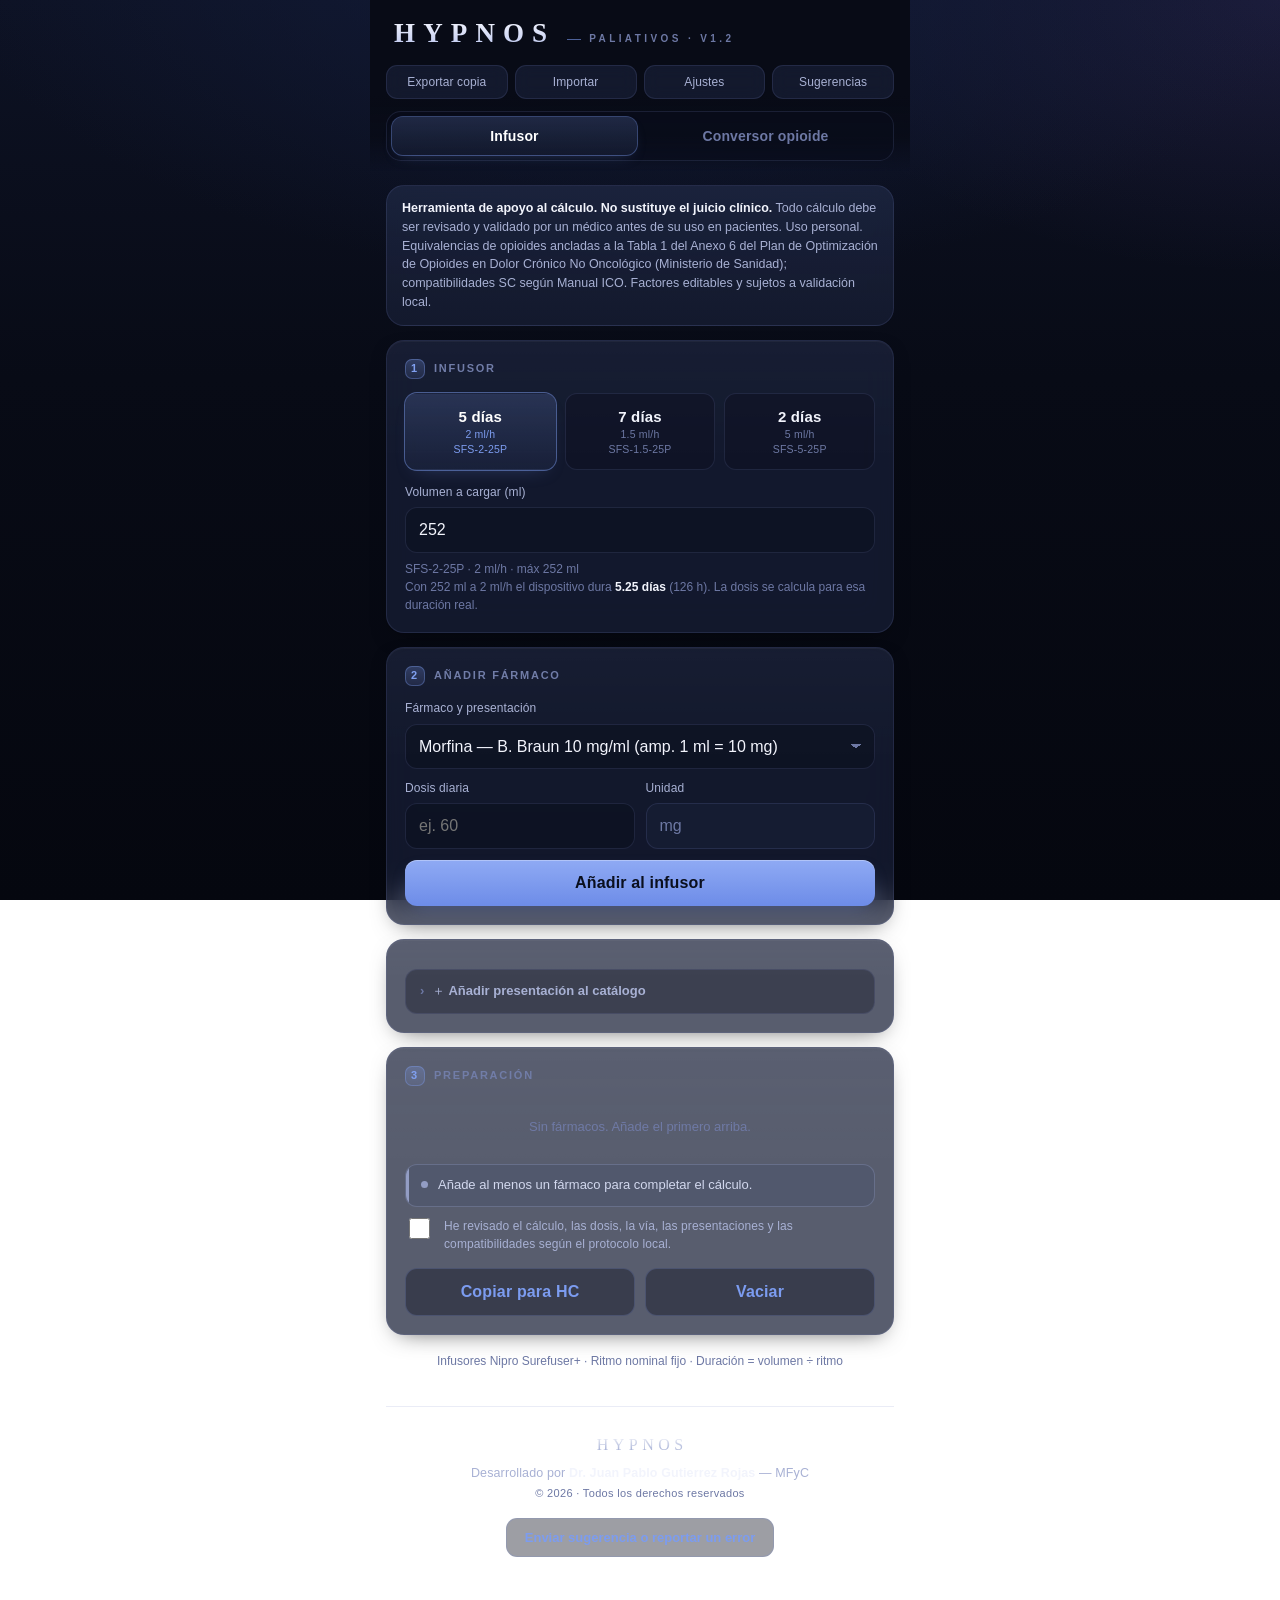
==== commit a3594b74: "Fase 2: capa de fuentes clínicas versionada, ancladas al Anexo 6 (Plan de Optimización de Opioides, " ====
--- a/hypnos.html
+++ b/hypnos.html
@@ -232,7 +232,7 @@
 <body>
 <div class="wrap">
   <header>
-    <div class="brand"><h1>HYPNOS</h1><span class="sub">Paliativos · v1.1</span></div>
+    <div class="brand"><h1>HYPNOS</h1><span class="sub">Paliativos · v1.2</span></div>
     <div class="toplinks">
       <button onclick="exportJSON()">Exportar copia</button>
       <button onclick="document.getElementById('imp').click()">Importar</button>
@@ -249,7 +249,7 @@
   <div class="disclaimer">
     <b>Herramienta de apoyo al cálculo. No sustituye el juicio clínico.</b>
     Todo cálculo debe ser revisado y validado por un médico antes de su uso en pacientes.
-    Uso personal. Factores de equivalencia orientativos (fuente: consenso español / tabla AECPAL-1aria 2022), editables y sujetos a validación local.
+    Uso personal. Equivalencias de opioides ancladas a la Tabla 1 del Anexo 6 del Plan de Optimización de Opioides en Dolor Crónico No Oncológico (Ministerio de Sanidad); compatibilidades SC según Manual ICO. Factores editables y sujetos a validación local.
   </div>
 
   <!-- AJUSTES -->
@@ -466,7 +466,7 @@
     </div>
 
     <p class="mini" style="text-align:center;margin-top:18px;color:var(--ink-faint)">
-      Factores editables · Fuente: consenso español (AECPAL-1aria 2022) · Fentanilo y buprenorfina TD por tabla de tramos
+      Factores editables · Fuente: Anexo 6, Plan de Optimización de Opioides (Ministerio de Sanidad) · Fentanilo y buprenorfina TD por tabla oficial de tramos
     </p>
   </div><!-- /view-opioid -->
 
@@ -552,26 +552,66 @@
 ];
 
 /* ============================================================
+   FUENTES CLÍNICAS — capa versionada, una entrada por documento.
+   Cada regla de OPIOIDS_BASE referencia una fuente por id (src)
+   y, si procede, la sección exacta (srcRef).
+   [Fase 2] Verificado contra el PDF oficial el 2026-07-27.
+   ============================================================ */
+const CLINICAL_SOURCES = {
+  msanidad_opioides: {
+    name:"Plan de Optimización de Opioides en Dolor Crónico No Oncológico — Documento de apoyo para profesionales sanitarios",
+    org:"Ministerio de Sanidad (España)",
+    url:"https://www.sanidad.gob.es/areas/farmacia/publicaciones/planOptimizacion/docs/opioides/Documentos_de_apoyo_al_Plan._Uso_de_opioides_para_dolor_cronico_no_oncologico.pdf",
+    retrieved:"2026-07-27"
+  },
+  ico_manual: {
+    name:"Manual de control de síntomas en pacientes con cáncer avanzado y terminal, 4ª ed., cap. 15",
+    org:"Institut Català d'Oncologia (ICO)", url:null, retrieved:null
+  },
+  aecpal_1aria: {
+    name:"Tabla de equivalencia aproximada entre opioides (2022)",
+    org:"AECPAL / 1aria.com",
+    url:"https://1aria.com/images/entry-pdfs/tabla-de-equivalencia-aproximada-entre-opioides-2022.pdf",
+    retrieved:null
+  }
+};
+function srcLine(op){
+  if(!op.src) return "";
+  const s=CLINICAL_SOURCES[op.src]; if(!s) return "";
+  return ` · <span class="mini">Fuente: ${esc(s.name)}${op.srcRef?` (${esc(op.srcRef)})`:""}</span>`;
+}
+
+/* ============================================================
    EQUIVALENCIAS OPIOIDES → MORFINA ORAL (mg/día)
-   Fuente base: consenso español / tabla AECPAL-1aria 2022.
-   Factores editables por el usuario (state.factors).
+   [Fase 2] Factores anclados a la Tabla 1 del Anexo 6 del Plan de
+   Optimización de Opioides en DCNO (Ministerio de Sanidad), verificados
+   punto a punto contra el PDF oficial (ver CLINICAL_SOURCES). Factores
+   editables por el usuario (state.factors); fuente citada por regla.
    Fentanilo y buprenorfina TD: por tabla de tramos (no factor lineal).
    ============================================================ */
 const OPIOIDS_BASE = [
   { id:"morfina_vo", name:"Morfina oral", unit:"mg/día", type:"factor", factor:1, fixed:true },
-  { id:"morfina_sc", name:"Morfina subcutánea", unit:"mg/día", type:"factor", factor:2, note:"SC×2 = oral" },
-  { id:"oxicodona", name:"Oxicodona oral", unit:"mg/día", type:"factor", factor:1.5 },
+  { id:"morfina_sc", name:"Morfina subcutánea", unit:"mg/día", type:"factor", factor:2, note:"SC×2 = oral",
+    src:"msanidad_opioides", srcRef:"Anexo 6, Tabla 1" },
+  { id:"oxicodona", name:"Oxicodona oral", unit:"mg/día", type:"factor", factor:1.5,
+    src:"msanidad_opioides", srcRef:"Anexo 6, Tabla 1" },
   { id:"oxicodona_naloxona", name:"Oxicodona/naloxona (Targin)", unit:"mg/día", type:"factor", factor:1.5,
-    note:"por componente oxicodona" },
-  { id:"tapentadol", name:"Tapentadol retard", unit:"mg/día", type:"factor", factor:0.4 },
-  { id:"tramadol", name:"Tramadol", unit:"mg/día", type:"factor", factor:0.1 },
-  { id:"codeina", name:"Codeína", unit:"mg/día", type:"factor", factor:0.083 },
-  { id:"hidromorfona", name:"Hidromorfona oral", unit:"mg/día", type:"factor", factor:5 },
+    note:"por componente oxicodona", src:"msanidad_opioides", srcRef:"Anexo 6, Tabla 1" },
+  { id:"tapentadol", name:"Tapentadol retard", unit:"mg/día", type:"factor", factor:0.4, maxDoseDay:500,
+    src:"msanidad_opioides", srcRef:"Anexo 6, Tabla 1" },
+  { id:"tramadol", name:"Tramadol", unit:"mg/día", type:"factor", factor:0.1, maxDoseDay:400,
+    src:"msanidad_opioides", srcRef:"Anexo 6, Tabla 1" },
+  { id:"codeina", name:"Codeína", unit:"mg/día", type:"factor", factor:0.1,
+    src:"msanidad_opioides", srcRef:"Anexo 6, Tabla 1 (200 mg codeína = 20 mg morfina oral)" },
+  { id:"hidromorfona", name:"Hidromorfona oral", unit:"mg/día", type:"factor", factor:5,
+    src:"msanidad_opioides", srcRef:"Anexo 6, Tabla 1" },
   { id:"buprenorfina_td", name:"Buprenorfina transdérmica", unit:"µg/h", type:"table",
-    table:[[35,60],[52.5,90],[70,120],[105,180],[140,240]] },
+    table:[[35,60],[52.5,90],[70,120],[105,180],[140,240]],
+    src:"msanidad_opioides", srcRef:"Anexo 6, Tabla 1 (parche cambiado cada 3 días)" },
   { id:"fentanilo_td", name:"Fentanilo transdérmico", unit:"µg/h", type:"table",
-    table:[[12,30],[25,60],[50,120],[75,180],[100,240],[125,300]],
-    note:"tramo conservador; rotación ~150:1" },
+    table:[[12,30],[25,60],[37,90],[50,120],[75,180],[100,240],[150,360]],
+    note:"Válido si el parche se cambia cada 3 días.",
+    src:"msanidad_opioides", srcRef:"Anexo 6, Tabla 1 (parche cambiado cada 3 días)" },
   { id:"metadona", name:"Metadona", unit:"mg/día", type:"blocked",
     note:"Conversión no lineal y peligrosa. Requiere manejo experto; no se calcula automáticamente." }
 ];
@@ -969,7 +1009,7 @@
     "— En qué pantalla (Infusor / Conversor):\n\n"+
     "— Fármaco o dato implicado (si aplica):\n\n\n"+
     "-------------------------\n"+
-    "Enviado desde HYPNOS v1.1"
+    "Enviado desde HYPNOS v1.2"
   );
   window.location.href = `mailto:${DEV_EMAIL}?subject=${asunto}&body=${cuerpo}`;
 }
@@ -1014,12 +1054,12 @@
     fe.innerHTML=`Factor → morfina oral: <input type="number" step="any" value="${cur}" `+
       `onchange="setFactor('${op.id}',this.value)"> `+
       `<span onclick="resetFactor('${op.id}')" style="cursor:pointer;text-decoration:underline">restaurar</span>`+
-      (op.note?` · <i>${op.note}</i>`:``);
+      (op.note?` · <i>${esc(op.note)}</i>`:``)+srcLine(op);
   } else if(op.type==="table"){
-    fe.innerHTML=`Conversión por tabla de tramos (${op.unit}). ${op.note||""}`;
+    fe.innerHTML=`Conversión por tabla de tramos (${op.unit}). ${esc(op.note||"")}`+srcLine(op);
   } else if(op.type==="blocked"){
-    fe.innerHTML=`<span style="color:var(--amber)">${op.note}</span>`;
-  } else fe.innerHTML=op.note||"";
+    fe.innerHTML=`<span style="color:var(--amber)">${esc(op.note)}</span>`;
+  } else fe.innerHTML=esc(op.note||"");
   convert();
 }
 function setFactor(id,val){
@@ -1108,7 +1148,13 @@
   if(conv.approx)
     alerts.push(["amber","Dosis fuera de los tramos tabulados: valor extrapolado, mayor incertidumbre."]);
   if(moReduced>=90)
-    alerts.push(["amber",`Dosis alta (${R(moReduced,0)} mg morfina oral/día ≥ 90 DEM). Reevaluar beneficio-riesgo.`]);
+    // [Fase 2] Aviso puramente informativo (nunca bloquea). El techo de 90 mg DEM/día
+    // es una recomendación para dolor crónico NO oncológico (Anexo 4, tolerancia),
+    // no un límite establecido en cuidados paliativos.
+    alerts.push(["amber",`Dosis alta (${R(moReduced,0)} mg morfina oral/día ≥ 90 DEM). Techo recomendado para dolor crónico NO oncológico (Anexo 4, Plan de Optimización de Opioides, Ministerio de Sanidad); no es un límite establecido en cuidados paliativos. Aviso informativo, no bloquea el cálculo.`]);
+  if(op.maxDoseDay && dose>op.maxDoseDay)
+    // [Fase 2] Techo de dosis del propio fármaco (no de morfina equivalente), Anexo 6.
+    alerts.push(["amber",`${op.name}: la dosis introducida (${R(dose,0)} ${op.unit}) supera el techo recomendado de ${op.maxDoseDay} mg/día (Anexo 6, Plan de Optimización de Opioides). Aviso informativo, no bloquea el cálculo.`]);
   if(op.id==="fentanilo_td")
     alerts.push(["blue","Fentanilo TD: al retirar el parche persiste liberación ~17 h. Iniciar perfusión con dosis reducida y cubrir con rescates las primeras 12-24 h."]);
   if(op.id==="oxicodona_naloxona")
@@ -1178,6 +1224,13 @@
   console.assert(R(mi.totalDose,2)===150 && R(mi.volume,2)===30 && mi.toOpen===3,"Golden midazolam falla");
   console.assert(R(Engine.realDurationH(250,2)/24,2)===5.21,"Golden duración 250/2 falla");
   console.assert(R(Engine.realDurationH(200,2)/24,2)===4.17,"Golden duración 200/2 falla");
+  // [Fase 2] Casos dorados de equivalencias ancladas al Anexo 6 (MSanidad)
+  const cod=toOralMorphine(opById("codeina"),200,{});
+  console.assert(R(cod.mo,2)===20,"Golden codeína (Anexo 6) falla");
+  const fen90=toOralMorphine(opById("fentanilo_td"),37,{});
+  console.assert(R(fen90.mo,2)===90,"Golden fentanilo 37µg/h→90mg (Anexo 6) falla");
+  const fen360=toOralMorphine(opById("fentanilo_td"),150,{});
+  console.assert(R(fen360.mo,2)===360,"Golden fentanilo 150µg/h→360mg (Anexo 6) falla");
   console.log("HYPNOS · casos dorados ejecutados");
 })();
 </script>
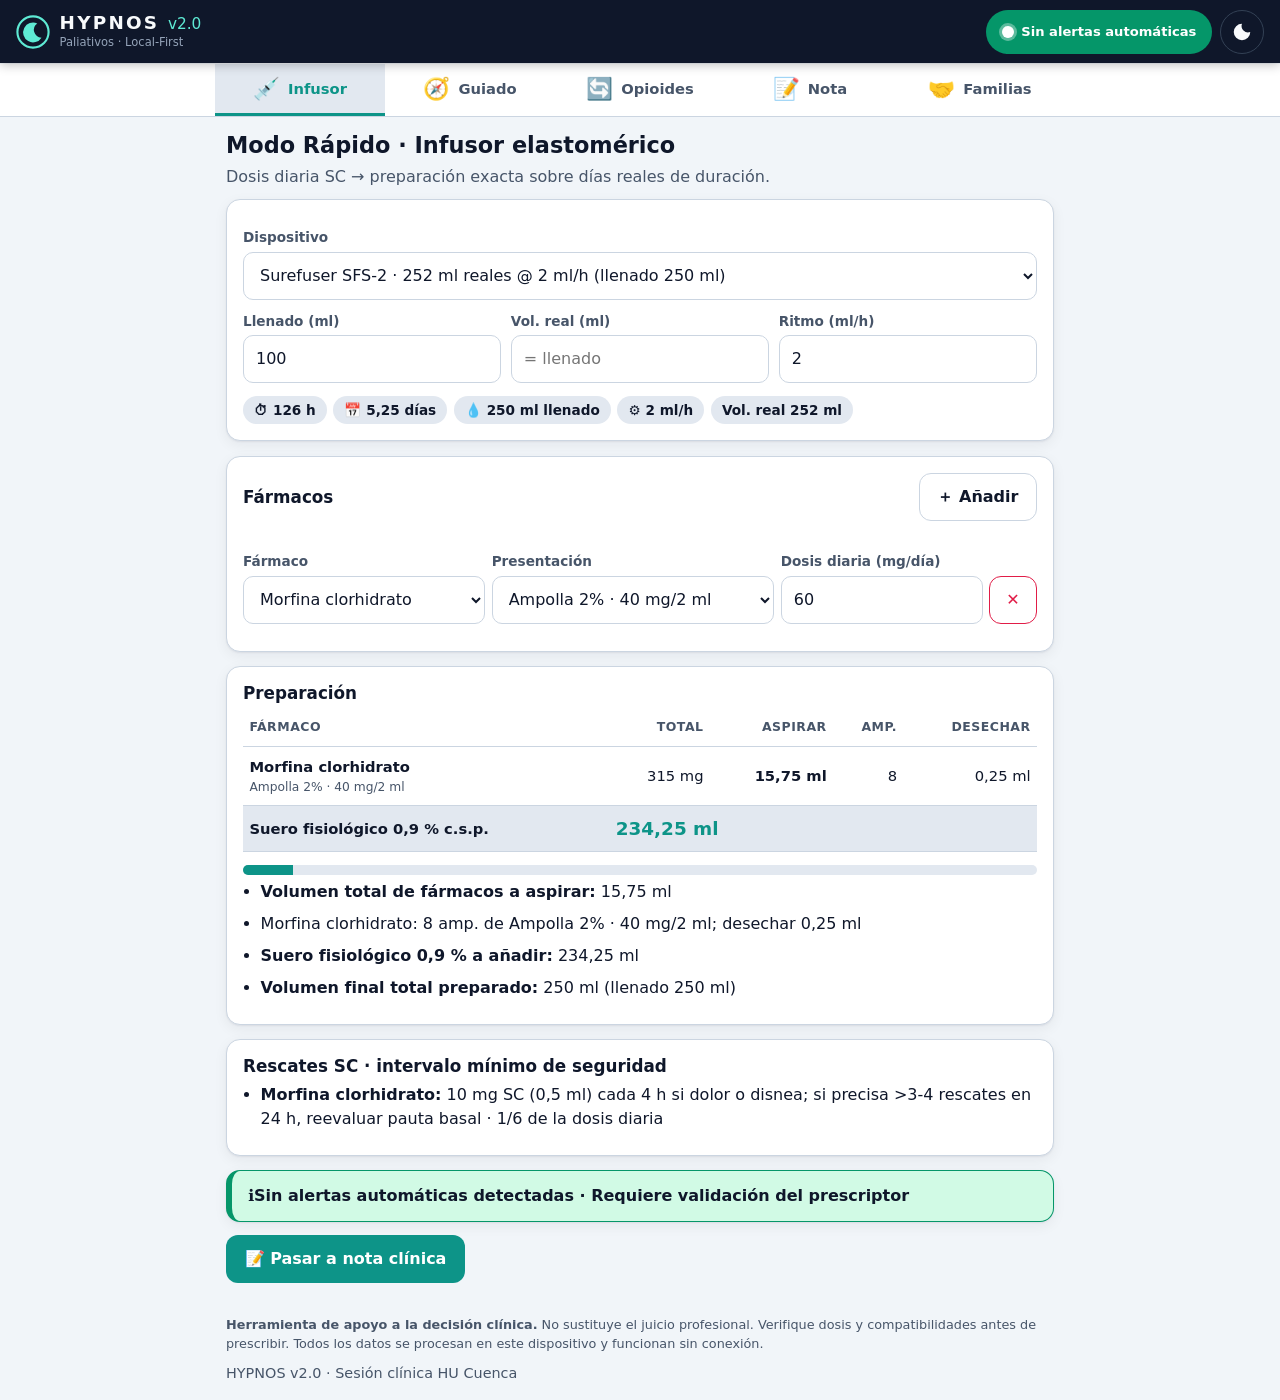
==== commit 529b42c5: "HYPNOS v2.0: Modo Guiado SECPAL, Mambrino XXI y Turriano (SESCAM), PWA offline y soporte familias" ====
--- a/hypnos.html
+++ b/hypnos.html
@@ -1,1238 +1,12 @@
 <!DOCTYPE html>
 <html lang="es">
 <head>
-<meta charset="UTF-8">
-<meta name="viewport" content="width=device-width, initial-scale=1.0, viewport-fit=cover">
-<meta name="theme-color" content="#0b1020">
-<meta name="apple-mobile-web-app-capable" content="yes">
-<meta name="apple-mobile-web-app-status-bar-style" content="black-translucent">
-<meta name="apple-mobile-web-app-title" content="HYPNOS">
-<title>HYPNOS — Constructor de infusores</title>
-<link rel="manifest" href='data:application/manifest+json,{"name":"HYPNOS","short_name":"HYPNOS","start_url":".","display":"standalone","background_color":"%230b1020","theme_color":"%230b1020","icons":[{"src":"data:image/svg+xml,%3Csvg xmlns=%22http://www.w3.org/2000/svg%22 viewBox=%220 0 192 192%22%3E%3Crect width=%22192%22 height=%22192%22 fill=%22%230b1020%22/%3E%3Ctext x=%2296%22 y=%22120%22 font-size=%2270%22 fill=%22%237c9cf0%22 text-anchor=%22middle%22 font-family=%22serif%22%3EH%3C/text%3E%3C/svg%3E","sizes":"192x192","type":"image/svg+xml"}]}'>
-<style>
-  :root{
-    /* Profundidad: azul noche -> casi negro azulado */
-    --bg:#080b16; --bg2:#0d1224;
-    --panel:rgba(24,31,54,.72); --panel-solid:#161d34; --panel2:rgba(31,40,70,.6);
-    --line:rgba(122,140,200,.16); --line-strong:rgba(122,140,200,.28);
-    --ink:#f2f4fc; --ink-dim:#a8b1d4; --ink-faint:#6d78a4;
-    --accent:#7c9cf0; --accent2:#a385f5; --accent-ink:#0a0f1e;
-    --glow:rgba(124,156,240,.35);
-    --red:#ff6b7a; --red-bg:rgba(120,32,48,.28); --red-line:rgba(255,107,122,.5);
-    --amber:#ffc94d; --amber-bg:rgba(120,92,20,.24); --amber-line:rgba(255,201,77,.45);
-    --blue:#5fb3ff; --blue-bg:rgba(24,72,112,.28); --blue-line:rgba(95,179,255,.42);
-    --gray:#939dc4; --gray-bg:rgba(64,74,110,.26); --gray-line:rgba(147,157,196,.35);
-    --ok:#57d9a3;
-    --r:18px; --r-sm:12px;
-    --font:-apple-system,BlinkMacSystemFont,"SF Pro Text","Segoe UI",Roboto,sans-serif;
-    --display:"Hoefler Text","Iowan Old Style","Palatino Linotype",Palatino,Georgia,serif;
-    --mono:"SF Mono",ui-monospace,Menlo,monospace;
-    --shadow:0 1px 0 rgba(255,255,255,.04) inset, 0 8px 24px -12px rgba(0,0,0,.7);
-    --shadow-lg:0 1px 0 rgba(255,255,255,.05) inset, 0 20px 48px -20px rgba(0,0,0,.8);
-  }
-  *{box-sizing:border-box;-webkit-tap-highlight-color:transparent}
-  html,body{margin:0;color:var(--ink);font-family:var(--font);
-    font-size:16px;line-height:1.45;-webkit-text-size-adjust:100%;
-    font-feature-settings:"cv02","cv03","cv04","ss01";text-rendering:optimizeLegibility;
-    -webkit-font-smoothing:antialiased}
-  body{
-    background:
-      radial-gradient(1200px 620px at 50% -10%, #131c3a 0%, transparent 60%),
-      radial-gradient(900px 500px at 100% 0%, rgba(120,92,200,.14) 0%, transparent 55%),
-      linear-gradient(180deg, var(--bg2) 0%, var(--bg) 42%, #05070f 100%);
-    background-attachment:fixed;min-height:100vh;
-    padding:env(safe-area-inset-top) env(safe-area-inset-right) env(safe-area-inset-bottom) env(safe-area-inset-left)}
-  .wrap{max-width:540px;margin:0 auto;padding:0 16px 128px}
-
-  /* ---- Cabecera ---- */
-  header{position:sticky;top:0;z-index:20;
-    background:linear-gradient(180deg, var(--bg) 55%, rgba(8,11,22,.85) 80%, transparent);
-    -webkit-backdrop-filter:blur(14px);backdrop-filter:blur(14px);
-    padding:calc(env(safe-area-inset-top) + 14px) 0 10px;margin:0 -16px;padding-left:16px;padding-right:16px}
-  .brand{display:flex;align-items:baseline;gap:12px}
-  .brand h1{font-family:var(--display);font-weight:600;letter-spacing:.30em;font-size:27px;margin:0;
-    background:linear-gradient(180deg,#fff, #b9c4ef 90%);-webkit-background-clip:text;background-clip:text;
-    -webkit-text-fill-color:transparent;text-indent:.30em}
-  .brand .sub{color:var(--ink-faint);font-size:10px;letter-spacing:.34em;text-transform:uppercase;font-weight:600}
-  .brand .sub::before{content:"";display:inline-block;width:14px;height:1px;background:var(--accent);
-    vertical-align:middle;margin-right:8px;opacity:.6}
-
-  .toplinks{display:flex;gap:7px;margin-top:12px}
-  .toplinks button{flex:1;background:var(--panel);border:1px solid var(--line);color:var(--ink-dim);
-    border-radius:11px;padding:9px;font-size:12px;font-weight:500;cursor:pointer;letter-spacing:.01em;
-    -webkit-backdrop-filter:blur(8px);backdrop-filter:blur(8px);transition:.18s}
-  .toplinks button:active{transform:scale(.97)}
-
-  /* ---- Pestañas ---- */
-  .tabs{display:flex;gap:6px;margin-top:12px;padding:5px;background:rgba(10,14,28,.55);
-    border:1px solid var(--line);border-radius:15px}
-  .tabs button{flex:1;background:transparent;border:none;color:var(--ink-faint);
-    border-radius:11px;padding:11px;font-size:14px;font-weight:600;cursor:pointer;transition:.22s cubic-bezier(.4,0,.2,1);letter-spacing:.01em}
-  .tabs button.on{background:linear-gradient(180deg,rgba(124,156,240,.20),rgba(124,156,240,.08));
-    color:#fff;box-shadow:0 0 0 1px rgba(124,156,240,.4), 0 6px 16px -8px var(--glow)}
-
-  .view{display:none;animation:rise .34s cubic-bezier(.2,.7,.2,1)}
-  .view.on{display:block}
-  @keyframes rise{from{opacity:0;transform:translateY(6px)}to{opacity:1;transform:none}}
-
-  /* ---- Aviso ---- */
-  .disclaimer{background:linear-gradient(180deg,rgba(124,156,240,.06),transparent),var(--panel);
-    border:1px solid var(--line);border-radius:var(--r);padding:13px 15px;font-size:12.5px;
-    color:var(--ink-dim);margin:14px 0;line-height:1.5;-webkit-backdrop-filter:blur(10px);backdrop-filter:blur(10px)}
-  .disclaimer b{color:var(--ink);font-weight:600}
-
-  /* ---- Tarjetas ---- */
-  .card{background:var(--panel);border:1px solid var(--line);border-radius:var(--r);
-    padding:18px;margin:14px 0;box-shadow:var(--shadow);
-    -webkit-backdrop-filter:blur(16px) saturate(1.3);backdrop-filter:blur(16px) saturate(1.3);position:relative}
-  .card::before{content:"";position:absolute;inset:0;border-radius:var(--r);pointer-events:none;
-    background:linear-gradient(180deg,rgba(255,255,255,.05),transparent 40%);mix-blend-mode:overlay}
-  .card h2{font-size:11px;letter-spacing:.16em;text-transform:uppercase;color:var(--ink-faint);
-    margin:0 0 14px;font-weight:700;display:flex;align-items:center;gap:9px}
-  .card h2 .n{width:20px;height:20px;border-radius:7px;background:linear-gradient(180deg,rgba(124,156,240,.25),rgba(124,156,240,.1));
-    color:var(--accent);display:inline-flex;align-items:center;justify-content:center;font-size:11px;
-    box-shadow:inset 0 0 0 1px rgba(124,156,240,.35)}
-
-  label{display:block;font-size:12px;color:var(--ink-dim);margin:0 0 6px;letter-spacing:.01em;font-weight:500}
-  select,input,button{font-family:var(--font);font-size:16px}
-  select,input[type=number],input[type=text]{width:100%;background:rgba(10,14,28,.5);
-    border:1px solid var(--line);color:var(--ink);border-radius:var(--r-sm);padding:13px 13px;appearance:none;
-    transition:.18s;font-variant-numeric:tabular-nums}
-  select:focus,input:focus{outline:none;border-color:var(--accent);
-    box-shadow:0 0 0 3px rgba(124,156,240,.18)}
-  input[type=number]{-moz-appearance:textfield}
-  select{padding-right:36px;background-image:linear-gradient(45deg,transparent 50%,var(--ink-faint) 50%),linear-gradient(135deg,var(--ink-faint) 50%,transparent 50%);
-    background-position:calc(100% - 18px) center,calc(100% - 13px) center;background-size:5px 5px,5px 5px;background-repeat:no-repeat}
-
-  .seg{display:flex;gap:9px;flex-wrap:wrap}
-  .seg button{flex:1;min-width:0;background:rgba(10,14,28,.4);border:1px solid var(--line);
-    color:var(--ink-dim);border-radius:var(--r-sm);padding:14px 8px;cursor:pointer;transition:.2s cubic-bezier(.4,0,.2,1);
-    display:flex;flex-direction:column;align-items:center;gap:3px;line-height:1.15}
-  .seg button .big{font-size:15px;color:var(--ink);font-weight:600;letter-spacing:.01em}
-  .seg button .sm{font-size:10.5px;color:var(--ink-faint);font-variant-numeric:tabular-nums;letter-spacing:.02em}
-  .seg button:active{transform:scale(.97)}
-  .seg button.on{border-color:transparent;
-    background:linear-gradient(180deg,rgba(124,156,240,.18),rgba(124,156,240,.06));
-    box-shadow:0 0 0 1px rgba(124,156,240,.5), 0 8px 20px -12px var(--glow)}
-  .seg button.on .big{color:#fff}
-  .seg button.on .sm{color:var(--accent)}
-
-  .row,.row3{display:grid;grid-template-columns:1fr 1fr;gap:11px}
-
-  .btn{display:inline-flex;align-items:center;justify-content:center;gap:8px;
-    background:linear-gradient(180deg,#8faaf4,#6d8ce8);color:var(--accent-ink);border:none;
-    border-radius:var(--r-sm);padding:14px 16px;font-weight:650;cursor:pointer;width:100%;letter-spacing:.01em;
-    box-shadow:0 1px 0 rgba(255,255,255,.3) inset, 0 8px 20px -8px var(--glow);transition:.18s}
-  .btn:active{transform:scale(.98);box-shadow:0 1px 0 rgba(255,255,255,.2) inset, 0 4px 12px -8px var(--glow)}
-  .btn.ghost{background:rgba(10,14,28,.4);color:var(--accent);border:1px solid var(--line-strong);box-shadow:none}
-  .drug-add{display:grid;grid-template-columns:1fr;gap:11px}
-  .mini{font-size:12px;color:var(--ink-faint)}
-  .hint{font-size:12px;color:var(--ink-faint);margin-top:7px;line-height:1.5}
-
-  /* ---- Línea de fármaco ---- */
-  .drugline{background:rgba(10,14,28,.4);border:1px solid var(--line);border-radius:var(--r-sm);
-    padding:14px;margin:9px 0;transition:.2s}
-  .drugline .top{display:flex;justify-content:space-between;align-items:flex-start;gap:8px}
-  .drugline .nm{font-weight:650;font-size:15px;letter-spacing:.01em}
-  .drugline .pres{font-size:11.5px;color:var(--ink-faint);margin-top:2px}
-  .drugline .grid{display:grid;grid-template-columns:repeat(4,1fr);gap:8px;margin-top:12px;text-align:center}
-  .drugline .grid div span{display:block}
-  .drugline .grid .k{font-size:9.5px;color:var(--ink-faint);letter-spacing:.05em;text-transform:uppercase}
-  .drugline .grid .v{font-size:15px;font-weight:650;margin-top:3px;font-variant-numeric:tabular-nums}
-  .x{background:none;border:none;color:var(--ink-faint);font-size:20px;cursor:pointer;padding:0 4px;line-height:1;transition:.15s}
-  .x:active{color:var(--red);transform:scale(.9)}
-
-  /* ---- Totales ---- */
-  .totals{margin-top:10px}
-  .totrow{display:flex;justify-content:space-between;padding:11px 0;border-top:1px solid var(--line);font-size:14px}
-  .totrow .v{font-weight:600;font-variant-numeric:tabular-nums}
-  .totrow.big{align-items:baseline;padding-top:14px}
-  .totrow.big .v{font-size:22px;color:var(--accent);font-weight:700}
-
-  /* ---- Héroe de resultado (firma) ---- */
-  .bigresult{position:relative;border-radius:var(--r);padding:22px 18px;margin:4px 0 12px;text-align:center;
-    background:
-      radial-gradient(120% 120% at 50% 0%, rgba(124,156,240,.16), transparent 70%),
-      linear-gradient(180deg, rgba(31,40,70,.7), rgba(16,21,40,.7));
-    border:1px solid rgba(124,156,240,.35);
-    box-shadow:0 0 0 1px rgba(124,156,240,.08), 0 24px 60px -28px var(--glow), inset 0 1px 0 rgba(255,255,255,.06);
-    overflow:hidden}
-  .bigresult::after{content:"";position:absolute;top:-50%;left:50%;transform:translateX(-50%);
-    width:200%;height:120%;background:radial-gradient(closest-side,var(--glow),transparent 70%);opacity:.5;pointer-events:none}
-  .bigresult .lbl{position:relative;font-size:10.5px;text-transform:uppercase;letter-spacing:.18em;color:var(--accent);font-weight:700}
-  .bigresult .val{position:relative;font-size:38px;font-weight:700;margin-top:6px;letter-spacing:-.01em;
-    font-variant-numeric:tabular-nums;line-height:1;
-    background:linear-gradient(180deg,#fff,#cdd8fb);-webkit-background-clip:text;background-clip:text;-webkit-text-fill-color:transparent}
-  .bigresult .val small{font-size:16px;color:var(--ink-dim);font-weight:400;-webkit-text-fill-color:var(--ink-dim)}
-
-  .subres{display:grid;grid-template-columns:1fr 1fr;gap:10px;margin-top:11px}
-  .subres .box{background:rgba(10,14,28,.4);border:1px solid var(--line);border-radius:var(--r-sm);padding:13px;text-align:center;transition:.2s}
-  .subres .box .k{font-size:9.5px;text-transform:uppercase;letter-spacing:.07em;color:var(--ink-faint);font-weight:600}
-  .subres .box .v{font-size:20px;font-weight:650;margin-top:4px;font-variant-numeric:tabular-nums}
-
-  .factedit{font-size:11.5px;color:var(--ink-faint);margin-top:8px;line-height:1.7}
-  .factedit input{width:66px;background:rgba(10,14,28,.5);border:1px solid var(--line);color:var(--ink);
-    border-radius:8px;padding:4px 7px;font-size:12px;text-align:center;font-variant-numeric:tabular-nums}
-
-  /* ---- Alertas: barra lateral por color ---- */
-  .alert{position:relative;border-radius:var(--r-sm);padding:11px 13px 11px 15px;margin:9px 0;font-size:13px;
-    display:flex;gap:10px;align-items:flex-start;line-height:1.45;overflow:hidden;border:1px solid transparent}
-  .alert::before{content:"";position:absolute;left:0;top:0;bottom:0;width:3px;border-radius:3px}
-  .alert .dot{width:7px;height:7px;border-radius:50%;margin-top:5px;flex:none}
-  .a-red{background:var(--red-bg);color:#ffdce1;border-color:var(--red-line)} .a-red::before{background:var(--red)} .a-red .dot{background:var(--red)}
-  .a-amber{background:var(--amber-bg);color:#ffedbf;border-color:var(--amber-line)} .a-amber::before{background:var(--amber)} .a-amber .dot{background:var(--amber)}
-  .a-blue{background:var(--blue-bg);color:#d3ecff;border-color:var(--blue-line)} .a-blue::before{background:var(--blue)} .a-blue .dot{background:var(--blue)}
-  .a-gray{background:var(--gray-bg);color:#d2d8ee;border-color:var(--gray-line)} .a-gray::before{background:var(--gray)} .a-gray .dot{background:var(--gray)}
-  .a-ok{background:rgba(20,64,42,.3);color:#c7f2db;border-color:rgba(87,217,163,.4)} .a-ok::before{background:var(--ok)} .a-ok .dot{background:var(--ok)}
-
-  /* ---- Desglose ---- */
-  details{margin-top:11px;border:1px solid var(--line);border-radius:var(--r-sm);background:rgba(10,14,28,.35);overflow:hidden}
-  summary{padding:12px 14px;cursor:pointer;font-size:13px;color:var(--accent);list-style:none;font-weight:550;transition:.15s}
-  summary::-webkit-details-marker{display:none}
-  summary::before{content:"›";display:inline-block;color:var(--ink-faint);margin-right:8px;transition:.2s;font-weight:700}
-  details[open] summary::before{transform:rotate(90deg)}
-  .calc{padding:2px 14px 14px;font-size:12px;color:var(--ink-dim);font-family:var(--mono);white-space:pre-wrap;line-height:1.7;font-variant-numeric:tabular-nums}
-
-  .foot{display:flex;gap:10px;margin-top:15px}
-  .empty{color:var(--ink-faint);font-size:13px;text-align:center;padding:18px 0}
-
-  /* ---- Toast ---- */
-  .toast{position:fixed;left:50%;bottom:calc(28px + env(safe-area-inset-bottom));transform:translateX(-50%) translateY(8px);
-    background:rgba(20,26,46,.92);border:1px solid rgba(124,156,240,.5);color:var(--ink);padding:12px 20px;
-    border-radius:30px;font-size:14px;font-weight:500;opacity:0;pointer-events:none;transition:.28s cubic-bezier(.2,.7,.2,1);z-index:50;
-    -webkit-backdrop-filter:blur(16px);backdrop-filter:blur(16px);box-shadow:0 12px 32px -12px rgba(0,0,0,.7)}
-  .toast.show{opacity:1;transform:translateX(-50%) translateY(0)}
-
-  .check{display:flex;gap:11px;align-items:flex-start;font-size:13px;color:var(--ink-dim);margin-top:10px;line-height:1.5}
-  .check input{width:21px;height:21px;flex:none;margin-top:1px;accent-color:var(--accent);border-radius:6px}
-
-  .settingsrow{display:flex;justify-content:space-between;align-items:center;gap:12px;padding:11px 0;border-top:1px solid var(--line)}
-  .settingsrow:first-child{border-top:none}
-  .settingsrow label{margin:0}
-
-  @media (prefers-reduced-motion:reduce){
-    *{animation:none !important;transition:none !important}
-  }
-
-  /* ---- Pie de autoría ---- */
-  .appfoot{margin-top:36px;padding:26px 18px calc(20px + env(safe-area-inset-bottom));text-align:center;
-    border-top:1px solid var(--line)}
-  .appfoot .sig{font-family:var(--display);letter-spacing:.28em;font-size:16px;text-indent:.28em;
-    background:linear-gradient(180deg,#fff,#8f9ccb);-webkit-background-clip:text;background-clip:text;
-    -webkit-text-fill-color:transparent;margin-bottom:8px}
-  .appfoot .by{font-size:12.5px;color:var(--ink-dim);letter-spacing:.01em}
-  .appfoot .by b{color:var(--ink);font-weight:600}
-  .appfoot .cr{font-size:11px;color:var(--ink-faint);margin-top:4px;letter-spacing:.03em}
-  .foot-report{margin-top:16px;background:rgba(10,14,28,.4);border:1px solid var(--line-strong);
-    color:var(--accent);border-radius:11px;padding:11px 18px;font-size:13px;font-weight:550;cursor:pointer;
-    -webkit-backdrop-filter:blur(8px);backdrop-filter:blur(8px);transition:.18s}
-  .foot-report:active{transform:scale(.97)}
-</style>
+  <meta charset="utf-8">
+  <title>HYPNOS v2.0 · Redirigiendo...</title>
+  <meta http-equiv="refresh" content="0; url=index.html">
+  <script>window.location.replace("index.html");</script>
 </head>
 <body>
-<div class="wrap">
-  <header>
-    <div class="brand"><h1>HYPNOS</h1><span class="sub">Paliativos · v1.2</span></div>
-    <div class="toplinks">
-      <button onclick="exportJSON()">Exportar copia</button>
-      <button onclick="document.getElementById('imp').click()">Importar</button>
-      <button onclick="toggleSettings()">Ajustes</button>
-      <button onclick="sendFeedback()">Sugerencias</button>
-    </div>
-    <input type="file" id="imp" accept="application/json" style="display:none" onchange="importJSON(event)">
-    <div class="tabs">
-      <button id="tab-infuser" class="on" onclick="showView('infuser')">Infusor</button>
-      <button id="tab-opioid" onclick="showView('opioid')">Conversor opioide</button>
-    </div>
-  </header>
-
-  <div class="disclaimer">
-    <b>Herramienta de apoyo al cálculo. No sustituye el juicio clínico.</b>
-    Todo cálculo debe ser revisado y validado por un médico antes de su uso en pacientes.
-    Uso personal. Equivalencias de opioides ancladas a la Tabla 1 del Anexo 6 del Plan de Optimización de Opioides en Dolor Crónico No Oncológico (Ministerio de Sanidad); compatibilidades SC según Manual ICO. Factores editables y sujetos a validación local.
-  </div>
-
-  <!-- AJUSTES -->
-  <div class="card" id="settings" style="display:none">
-    <h2>Ajustes del centro</h2>
-    <div class="settingsrow">
-      <label>Volumen de purgado de la línea (ml)</label>
-      <input type="number" id="purge" value="0.5" step="0.1" min="0" style="width:90px" oninput="recalc()">
-    </div>
-    <div class="settingsrow">
-      <label>Umbral de aviso por nº de ampollas</label>
-      <input type="number" id="ampWarn" value="40" step="1" min="1" style="width:90px" oninput="recalc()">
-    </div>
-    <div class="settingsrow">
-      <label>Umbral de llenado parcial (%)</label>
-      <input type="number" id="fillWarn" value="80" step="5" min="0" max="100" style="width:90px" oninput="recalc()">
-    </div>
-    <p class="hint">Los datos y ajustes se guardan solo en este dispositivo. En iOS, exporta una copia periódicamente: el sistema puede borrar el almacenamiento local de apps poco usadas.</p>
-  </div>
-
-  <!-- ============ VISTA INFUSOR ============ -->
-  <div class="view on" id="view-infuser">
-
-  <!-- INFUSOR -->
-  <div class="card">
-    <h2><span class="n">1</span>Infusor</h2>
-    <div class="seg" id="infuserSeg"></div>
-    <div style="margin-top:14px">
-      <label>Volumen a cargar (ml)</label>
-      <input type="number" id="volume" step="1" min="1" oninput="recalc()">
-    </div>
-    <div class="hint" id="infuserInfo"></div>
-  </div>
-
-  <!-- AÑADIR FÁRMACO -->
-  <div class="card">
-    <h2><span class="n">2</span>Añadir fármaco</h2>
-    <div class="drug-add">
-      <div>
-        <label>Fármaco y presentación</label>
-        <select id="drugSel"></select>
-      </div>
-      <div class="row">
-        <div>
-          <label>Dosis diaria</label>
-          <input type="number" id="dailyDose" step="any" min="0" placeholder="ej. 60">
-        </div>
-        <div>
-          <label>Unidad</label>
-          <input type="text" id="doseUnit" value="mg" readonly style="background:var(--panel);color:var(--ink-faint)">
-        </div>
-      </div>
-      <button class="btn" onclick="addDrug()">Añadir al infusor</button>
-    </div>
-  </div>
-
-  <!-- NUEVA PRESENTACIÓN -->
-  <div class="card">
-    <details id="newPresBox">
-      <summary style="color:var(--ink-dim)">＋ Añadir presentación al catálogo</summary>
-      <div style="padding:12px 13px 4px">
-        <div class="drug-add">
-          <div>
-            <label>Nombre del fármaco</label>
-            <input type="text" id="np_name" placeholder="ej. Tramadol">
-          </div>
-          <div>
-            <label>Presentación (texto libre)</label>
-            <input type="text" id="np_brand" placeholder="ej. Normon 100 mg/2 ml">
-          </div>
-          <div class="row3">
-            <div>
-              <label>Concentración (mg/ml)</label>
-              <input type="number" id="np_conc" step="any" min="0" placeholder="ej. 50">
-            </div>
-            <div>
-              <label>mg por ampolla/vial</label>
-              <input type="number" id="np_mg" step="any" min="0" placeholder="ej. 100">
-            </div>
-          </div>
-          <div class="row3">
-            <div>
-              <label>ml por ampolla/vial</label>
-              <input type="number" id="np_ml" step="any" min="0" placeholder="ej. 2">
-            </div>
-            <div>
-              <label>Mezclable en infusor</label>
-              <select id="np_mix"><option value="1">Sí</option><option value="0">No</option></select>
-            </div>
-          </div>
-          <button class="btn" onclick="addPresentation()">Guardar presentación</button>
-          <p class="hint">Se guarda como <b>presentación local añadida por el usuario</b>, marcada con · y sujeta a validación. Concentración y mg/ml deben ser coherentes con la ampolla.</p>
-        </div>
-        <div id="customList" style="margin-top:10px"></div>
-      </div>
-    </details>
-  </div>
-
-  <!-- RESULTADOS -->
-  <div class="card">
-    <h2><span class="n">3</span>Preparación</h2>
-    <div id="drugList"></div>
-    <div id="alerts"></div>
-    <div class="totals" id="totals"></div>
-    <details id="calcBox" style="display:none">
-      <summary>Ver cálculo</summary>
-      <div class="calc" id="calc"></div>
-    </details>
-    <div class="check">
-      <input type="checkbox" id="validated">
-      <label for="validated" style="margin:0">He revisado el cálculo, las dosis, la vía, las presentaciones y las compatibilidades según el protocolo local.</label>
-    </div>
-    <div class="foot">
-      <button class="btn ghost" id="copyBtn" onclick="copysummary()">Copiar para HC</button>
-      <button class="btn ghost" onclick="clearAll()">Vaciar</button>
-    </div>
-  </div>
-
-  <p class="mini" style="text-align:center;margin-top:18px;color:var(--ink-faint)">
-    Infusores Nipro Surefuser+ · Ritmo nominal fijo · Duración = volumen ÷ ritmo
-  </p>
-  </div><!-- /view-infuser -->
-
-  <!-- ============ VISTA CONVERSOR OPIOIDE ============ -->
-  <div class="view" id="view-opioid">
-    <div class="card">
-      <h2><span class="n">1</span>Opioide de origen</h2>
-      <div>
-        <label>Fármaco actual</label>
-        <select id="opSrc" onchange="onOpSrcChange()"></select>
-      </div>
-      <div class="row" style="margin-top:12px">
-        <div>
-          <label id="opDoseLbl">Dosis diaria total</label>
-          <input type="number" id="opDose" step="any" min="0" placeholder="ej. 40" oninput="convert()">
-        </div>
-        <div>
-          <label>Unidad</label>
-          <input type="text" id="opUnit" readonly style="background:var(--panel);color:var(--ink-faint)">
-        </div>
-      </div>
-      <div class="factedit" id="opFactor"></div>
-    </div>
-
-    <div class="card">
-      <details id="newOpBox">
-        <summary style="color:var(--ink-dim)">＋ Añadir opioide al conversor</summary>
-        <div style="padding:12px 13px 4px">
-          <div class="drug-add">
-            <div>
-              <label>Nombre del opioide</label>
-              <input type="text" id="no_name" placeholder="ej. Petidina (meperidina)">
-            </div>
-            <div class="row3">
-              <div>
-                <label>Factor → morfina oral</label>
-                <input type="number" id="no_factor" step="any" min="0" placeholder="ej. 0.1">
-              </div>
-              <div>
-                <label>Unidad de dosis</label>
-                <select id="no_unit"><option value="mg/día">mg/día</option><option value="µg/h">µg/h</option></select>
-              </div>
-            </div>
-            <button class="btn" onclick="addOpioid()">Guardar opioide</button>
-            <p class="hint">Se guarda como <b>opioide local añadido por el usuario</b>, marcado con · y editable. El factor multiplica la dosis para obtener morfina oral equivalente (ej. tramadol = 0,1). Para opioides transdérmicos con equivalencia no lineal, usa un factor solo si conoces uno validado.</p>
-          </div>
-          <div id="customOpList" style="margin-top:10px"></div>
-        </div>
-      </details>
-    </div>
-
-    <div class="card">
-      <h2><span class="n">2</span>Rotación y destino</h2>
-      <div class="settingsrow">
-        <label>Reducción por rotación opioide</label>
-        <select id="opReduce" style="width:130px" onchange="convert()">
-          <option value="0">0 %</option>
-          <option value="25" selected>25 %</option>
-          <option value="30">30 %</option>
-          <option value="50">50 %</option>
-        </select>
-      </div>
-      <div class="settingsrow">
-        <label>Ratio morfina oral → SC</label>
-        <select id="opRatio" style="width:130px" onchange="convert()">
-          <option value="2" selected>2 : 1</option>
-          <option value="3">3 : 1</option>
-        </select>
-      </div>
-      <div class="settingsrow">
-        <label>Regla de rescate</label>
-        <select id="opRescue" style="width:130px" onchange="convert()">
-          <option value="6" selected>1/6 del total</option>
-          <option value="10">1/10 del total</option>
-        </select>
-      </div>
-    </div>
-
-    <div class="card">
-      <h2><span class="n">3</span>Resultado</h2>
-      <div id="opResult"></div>
-      <div id="opAlerts"></div>
-      <details id="opCalcBox" style="display:none">
-        <summary>Ver cálculo</summary>
-        <div class="calc" id="opCalc"></div>
-      </details>
-      <div class="check">
-        <input type="checkbox" id="opValidated">
-        <label for="opValidated" style="margin:0">He revisado el factor de conversión, la reducción por rotación y la dosis resultante según el protocolo local.</label>
-      </div>
-      <div class="foot">
-        <button class="btn ghost" onclick="copyOpioid()">Copiar para HC</button>
-      </div>
-    </div>
-
-    <p class="mini" style="text-align:center;margin-top:18px;color:var(--ink-faint)">
-      Factores editables · Fuente: Anexo 6, Plan de Optimización de Opioides (Ministerio de Sanidad) · Fentanilo y buprenorfina TD por tabla oficial de tramos
-    </p>
-  </div><!-- /view-opioid -->
-
-  <footer class="appfoot">
-    <div class="sig">HYPNOS</div>
-    <div class="by">Desarrollado por <b>Dr. Juan Pablo Gutierrez Rojas</b> — MFyC</div>
-    <div class="cr">© 2026 · Todos los derechos reservados</div>
-    <button class="foot-report" onclick="sendFeedback()">Enviar sugerencia o reportar un error</button>
-  </footer>
-  </div><!-- /wrap -->
-
-<div class="toast" id="toast"></div>
-
-<script>
-"use strict";
-
-/* ============================================================
-   MOTOR DE CÁLCULO — funciones puras, sin DOM.
-   Redondeo solo en presentación; cálculo interno completo.
-   ============================================================ */
-const Engine = {
-  round(n, d){ const f=Math.pow(10,d); return Math.round((n+Number.EPSILON)*f)/f; },
-  drugTotal(dailyDose, days){ return dailyDose * days; },
-  drugVolume(totalDose, concentration){ return totalDose / concentration; },
-  ampoulesExact(totalDose, mgPerAmp){ return totalDose / mgPerAmp; },
-  ampoulesToOpen(exact){ return Math.ceil(exact - 1e-9); },
-  wasteMl(toOpen, mlPerAmp, usedMl){ return (toOpen*mlPerAmp) - usedMl; },
-  realDurationH(volumeMl, rateMlH){ return volumeMl / rateMlH; },
-  // Devuelve un resultado por fármaco
-  computeDrug(d, days){
-    const totalDose = this.drugTotal(d.daily, days);
-    const volume = this.drugVolume(totalDose, d.conc);
-    const exact = this.ampoulesExact(totalDose, d.mgPerAmp);
-    const toOpen = this.ampoulesToOpen(exact);
-    const waste = this.wasteMl(toOpen, d.mlPerAmp, volume);
-    return { totalDose, volume, exact, toOpen, waste };
-  }
-};
-
-/* ============================================================
-   DATOS CLÍNICOS — presentaciones inyectables verificadas
-   contra material fotográfico del usuario (jul 2026).
-   unit: unidad de dosificación fija por fármaco.
-   ============================================================ */
-const DRUGS_BASE = [
-  { id:"morfina_10", name:"Morfina", brand:"B. Braun 10 mg/ml (amp. 1 ml = 10 mg)", unit:"mg",
-    conc:10, mgPerAmp:10, mlPerAmp:1, iv_only:false, mezclable:true },
-  { id:"morfina_20_amp", name:"Morfina", brand:"B. Braun 20 mg/ml (amp. 2 ml = 40 mg)", unit:"mg",
-    conc:20, mgPerAmp:40, mlPerAmp:2, iv_only:false, mezclable:true },
-  { id:"morfina_20_vial", name:"Morfina", brand:"B. Braun 20 mg/ml (vial 20 ml = 400 mg)", unit:"mg",
-    conc:20, mgPerAmp:400, mlPerAmp:20, iv_only:false, mezclable:true, env:"vial" },
-  { id:"midazolam_50_10", name:"Midazolam", brand:"Normon 50 mg/10 ml (5 mg/ml)", unit:"mg",
-    conc:5, mgPerAmp:50, mlPerAmp:10, iv_only:false, mezclable:true },
-  { id:"midazolam_5_5", name:"Midazolam", brand:"5 mg/5 ml (1 mg/ml)", unit:"mg",
-    conc:1, mgPerAmp:5, mlPerAmp:5, iv_only:false, mezclable:true },
-  { id:"midazolam_15_3", name:"Midazolam", brand:"15 mg/3 ml (5 mg/ml)", unit:"mg",
-    conc:5, mgPerAmp:15, mlPerAmp:3, iv_only:false, mezclable:true },
-  { id:"haloperidol_5", name:"Haloperidol", brand:"Esteve 5 mg/ml", unit:"mg",
-    conc:5, mgPerAmp:5, mlPerAmp:1, iv_only:false, mezclable:true },
-  { id:"levome_25", name:"Levomepromazina", brand:"Sinogan 25 mg/ml", unit:"mg",
-    conc:25, mgPerAmp:25, mlPerAmp:1, iv_only:false, mezclable:true, irritante:true },
-  { id:"metoclo_10_2", name:"Metoclopramida", brand:"Basi 10 mg/2 ml (5 mg/ml)", unit:"mg",
-    conc:5, mgPerAmp:10, mlPerAmp:2, iv_only:false, mezclable:true },
-  { id:"dexa_4", name:"Dexametasona", brand:"Kern/Fortecortin 4 mg/ml", unit:"mg",
-    conc:4, mgPerAmp:4, mlPerAmp:1, iv_only:false, mezclable:false, precipita:true },
-  { id:"butilesc_20", name:"Butilescopolamina", brand:"Kalceks 20 mg/ml", unit:"mg",
-    conc:20, mgPerAmp:20, mlPerAmp:1, iv_only:false, mezclable:true },
-  { id:"ketorolaco_30", name:"Ketorolaco", brand:"Normon 30 mg/ml", unit:"mg",
-    conc:30, mgPerAmp:30, mlPerAmp:1, iv_only:false, mezclable:true }
-];
-
-/* Catálogo activo = presentaciones verificadas + personalizadas del usuario.
-   Las personalizadas se marcan custom:true y se guardan en el backup. */
-function catalog(){ return DRUGS_BASE.concat(state.customDrugs||[]); }
-
-/* Infusores Nipro Surefuser+ 250 ml, ritmo nominal fijo.
-   [Fase 1 · C2] La dosificación usa la duración real (volumen ÷ ritmo).
-   Los campos days/txDays quedan solo como etiqueta comercial y NO se usan en el cálculo. */
-const INFUSERS = [
-  { id:"sfs2",  name:"5 días",  code:"SFS-2-25P",   rate:2,   volMax:252, days:5.25, txDays:5 },
-  { id:"sfs15", name:"7 días",  code:"SFS-1.5-25P", rate:1.5, volMax:252, days:7.0,  txDays:7 },
-  { id:"sfs5",  name:"2 días",  code:"SFS-5-25P",   rate:5,   volMax:252, days:2.1,  txDays:2 }
-];
-
-/* ============================================================
-   FUENTES CLÍNICAS — capa versionada, una entrada por documento.
-   Cada regla de OPIOIDS_BASE referencia una fuente por id (src)
-   y, si procede, la sección exacta (srcRef).
-   [Fase 2] Verificado contra el PDF oficial el 2026-07-27.
-   ============================================================ */
-const CLINICAL_SOURCES = {
-  msanidad_opioides: {
-    name:"Plan de Optimización de Opioides en Dolor Crónico No Oncológico — Documento de apoyo para profesionales sanitarios",
-    org:"Ministerio de Sanidad (España)",
-    url:"https://www.sanidad.gob.es/areas/farmacia/publicaciones/planOptimizacion/docs/opioides/Documentos_de_apoyo_al_Plan._Uso_de_opioides_para_dolor_cronico_no_oncologico.pdf",
-    retrieved:"2026-07-27"
-  },
-  ico_manual: {
-    name:"Manual de control de síntomas en pacientes con cáncer avanzado y terminal, 4ª ed., cap. 15",
-    org:"Institut Català d'Oncologia (ICO)", url:null, retrieved:null
-  },
-  aecpal_1aria: {
-    name:"Tabla de equivalencia aproximada entre opioides (2022)",
-    org:"AECPAL / 1aria.com",
-    url:"https://1aria.com/images/entry-pdfs/tabla-de-equivalencia-aproximada-entre-opioides-2022.pdf",
-    retrieved:null
-  }
-};
-function srcLine(op){
-  if(!op.src) return "";
-  const s=CLINICAL_SOURCES[op.src]; if(!s) return "";
-  return ` · <span class="mini">Fuente: ${esc(s.name)}${op.srcRef?` (${esc(op.srcRef)})`:""}</span>`;
-}
-
-/* ============================================================
-   EQUIVALENCIAS OPIOIDES → MORFINA ORAL (mg/día)
-   [Fase 2] Factores anclados a la Tabla 1 del Anexo 6 del Plan de
-   Optimización de Opioides en DCNO (Ministerio de Sanidad), verificados
-   punto a punto contra el PDF oficial (ver CLINICAL_SOURCES). Factores
-   editables por el usuario (state.factors); fuente citada por regla.
-   Fentanilo y buprenorfina TD: por tabla de tramos (no factor lineal).
-   ============================================================ */
-const OPIOIDS_BASE = [
-  { id:"morfina_vo", name:"Morfina oral", unit:"mg/día", type:"factor", factor:1, fixed:true },
-  { id:"morfina_sc", name:"Morfina subcutánea", unit:"mg/día", type:"factor", factor:2, note:"SC×2 = oral",
-    src:"msanidad_opioides", srcRef:"Anexo 6, Tabla 1" },
-  { id:"oxicodona", name:"Oxicodona oral", unit:"mg/día", type:"factor", factor:1.5,
-    src:"msanidad_opioides", srcRef:"Anexo 6, Tabla 1" },
-  { id:"oxicodona_naloxona", name:"Oxicodona/naloxona (Targin)", unit:"mg/día", type:"factor", factor:1.5,
-    note:"por componente oxicodona", src:"msanidad_opioides", srcRef:"Anexo 6, Tabla 1" },
-  { id:"tapentadol", name:"Tapentadol retard", unit:"mg/día", type:"factor", factor:0.4, maxDoseDay:500,
-    src:"msanidad_opioides", srcRef:"Anexo 6, Tabla 1" },
-  { id:"tramadol", name:"Tramadol", unit:"mg/día", type:"factor", factor:0.1, maxDoseDay:400,
-    src:"msanidad_opioides", srcRef:"Anexo 6, Tabla 1" },
-  { id:"codeina", name:"Codeína", unit:"mg/día", type:"factor", factor:0.1,
-    src:"msanidad_opioides", srcRef:"Anexo 6, Tabla 1 (200 mg codeína = 20 mg morfina oral)" },
-  { id:"hidromorfona", name:"Hidromorfona oral", unit:"mg/día", type:"factor", factor:5,
-    src:"msanidad_opioides", srcRef:"Anexo 6, Tabla 1" },
-  { id:"buprenorfina_td", name:"Buprenorfina transdérmica", unit:"µg/h", type:"table",
-    table:[[35,60],[52.5,90],[70,120],[105,180],[140,240]],
-    src:"msanidad_opioides", srcRef:"Anexo 6, Tabla 1 (parche cambiado cada 3 días)" },
-  { id:"fentanilo_td", name:"Fentanilo transdérmico", unit:"µg/h", type:"table",
-    table:[[12,30],[25,60],[37,90],[50,120],[75,180],[100,240],[150,360]],
-    note:"Válido si el parche se cambia cada 3 días.",
-    src:"msanidad_opioides", srcRef:"Anexo 6, Tabla 1 (parche cambiado cada 3 días)" },
-  { id:"metadona", name:"Metadona", unit:"mg/día", type:"blocked",
-    note:"Conversión no lineal y peligrosa. Requiere manejo experto; no se calcula automáticamente." }
-];
-
-/* Catálogo activo de opioides = base + personalizados del usuario */
-function opioidCatalog(){ return OPIOIDS_BASE.concat(state.customOpioids||[]); }
-
-/* Conversión opioide origen → morfina oral diaria */
-function toOralMorphine(op, dose, factors){
-  if(op.type==="blocked") return { mo:null, detail:"bloqueado" };
-  if(op.type==="factor"){
-    const f = (factors&&factors[op.id]!=null)? factors[op.id] : op.factor;
-    return { mo: dose*f, f, detail:`${dose} × ${f}` };
-  }
-  if(op.type==="table"){
-    const t=op.table;
-    if(dose<=t[0][0]) return { mo: t[0][1]*dose/t[0][0], detail:`extrapolado bajo tramo`, approx:true };
-    for(let i=0;i<t.length-1;i++){
-      if(dose>=t[i][0] && dose<=t[i+1][0]){
-        const [x0,y0]=t[i], [x1,y1]=t[i+1];
-        const mo = y0 + (y1-y0)*(dose-x0)/(x1-x0);
-        return { mo, detail:`interpolado ${x0}-${x1} ${op.unit}` };
-      }
-    }
-    const last=t[t.length-1];
-    return { mo: last[1]*dose/last[0], detail:`extrapolado sobre tramo`, approx:true };
-  }
-}
-
-/* Reglas de compatibilidad verificadas (Manual ICO 4ª ed., cap.15) */
-const INCOMPAT = { // "mejor evitar" con levomepromazina
-  levome_25: ["haloperidol","ondansetron","metoclopramida"]
-};
-
-/* ============================================================
-   ESTADO + PERSISTENCIA
-   ============================================================ */
-const LS_KEY = "hypnos_v1";
-let state = {
-  infuserId: "sfs2",
-  volume: 252,
-  drugs: [], // {id, daily}
-  customDrugs: [], // presentaciones añadidas por el usuario
-  factors: {}, // overrides de factores de equivalencia opioide
-  customOpioids: [], // opioides de origen añadidos por el usuario
-  settings: { purge:0.5, ampWarn:40, fillWarn:80 }
-};
-
-function save(){ try{ localStorage.setItem(LS_KEY, JSON.stringify(state)); }catch(e){} }
-
-/* [Fase 1 · T2/T3] Saneado del estado (localStorage o copia importada).
-   Copia SOLO claves conocidas, valida tipos e ids y descarta el resto.
-   Sustituye al Object.assign ciego, que permitía inyectar claves,
-   sobrescribir factores clínicos o dejar el estado incoherente. */
-const DEFAULT_SETTINGS={purge:0.5,ampWarn:40,fillWarn:80};
-function num(v){ const n=parseFloat(v); return Number.isFinite(n)?n:null; }
-function sanitizeState(raw){
-  const out={ infuserId:"sfs2", volume:252, drugs:[], customDrugs:[],
-    factors:{}, customOpioids:[], settings:{...DEFAULT_SETTINGS} };
-  if(!raw || typeof raw!=="object") return out;
-
-  if(typeof raw.infuserId==="string" && INFUSERS.some(i=>i.id===raw.infuserId))
-    out.infuserId=raw.infuserId;
-  const v=num(raw.volume); if(v!=null && v>0) out.volume=v;
-
-  if(Array.isArray(raw.customDrugs)) out.customDrugs=raw.customDrugs.filter(d=>
-    d && typeof d==="object" && ID_RE.test(String(d.id)) &&
-    num(d.conc)>0 && num(d.mgPerAmp)>0 && num(d.mlPerAmp)>0
-  ).map(d=>({ id:String(d.id), name:String(d.name||"?"), brand:String(d.brand||""),
-    unit:"mg", conc:num(d.conc), mgPerAmp:num(d.mgPerAmp), mlPerAmp:num(d.mlPerAmp),
-    iv_only:false, mezclable:d.mezclable!==false, custom:true,
-    env:d.env==="vial"?"vial":undefined }));
-
-  if(Array.isArray(raw.customOpioids)) out.customOpioids=raw.customOpioids.filter(o=>
-    o && typeof o==="object" && ID_RE.test(String(o.id)) && num(o.factor)>0
-  ).map(o=>({ id:String(o.id), name:String(o.name||"?"),
-    unit:(o.unit==="µg/h"?"µg/h":"mg/día"), type:"factor", factor:num(o.factor), custom:true }));
-
-  const drugIds=new Set(DRUGS_BASE.concat(out.customDrugs).map(d=>d.id));
-  const opIds=new Set(OPIOIDS_BASE.concat(out.customOpioids).map(o=>o.id));
-
-  if(Array.isArray(raw.drugs)) out.drugs=raw.drugs.filter(x=>
-    x && drugIds.has(x.id) && num(x.daily)>0
-  ).map(x=>({ id:x.id, daily:num(x.daily) }));
-
-  if(raw.factors && typeof raw.factors==="object")
-    for(const k of Object.keys(raw.factors))
-      if(opIds.has(k) && num(raw.factors[k])>0) out.factors[k]=num(raw.factors[k]);
-
-  if(raw.settings && typeof raw.settings==="object"){
-    const p=num(raw.settings.purge), a=num(raw.settings.ampWarn), f=num(raw.settings.fillWarn);
-    if(p!=null && p>=0) out.settings.purge=p;
-    if(a!=null && a>0) out.settings.ampWarn=a;
-    if(f!=null && f>=0 && f<=100) out.settings.fillWarn=f;
-  }
-  return out;
-}
-function load(){
-  try{ state=sanitizeState(JSON.parse(localStorage.getItem(LS_KEY))); }
-  catch(e){ state=sanitizeState(null); }
-}
-
-/* ============================================================
-   UI
-   ============================================================ */
-function byId(x){ return document.getElementById(x); }
-/* [Fase 1 · T1] Escapado de texto de usuario antes de insertarlo con innerHTML.
-   Evita inyección de HTML desde nombres/presentaciones propios o importados. */
-function esc(s){ return String(s==null?"":s).replace(/[&<>"']/g,
-  c=>({"&":"&amp;","<":"&lt;",">":"&gt;",'"':"&quot;","'":"&#39;"}[c])); }
-/* [Fase 1 · T2/T3] Patrón de id seguro para catálogos personalizados */
-const ID_RE=/^[A-Za-z0-9_]+$/;
-function drugById(id){ return catalog().find(d=>d.id===id); }
-function currentInfuser(){ return INFUSERS.find(i=>i.id===state.infuserId); }
-
-function renderInfuserSeg(){
-  byId("infuserSeg").innerHTML = INFUSERS.map(i=>`
-    <button class="${i.id===state.infuserId?'on':''}" onclick="pickInfuser('${i.id}')">
-      <span class="big">${i.name}</span>
-      <span class="sm">${i.rate} ml/h</span>
-      <span class="sm">${i.code}</span>
-    </button>`).join("");
-}
-function pickInfuser(id){
-  state.infuserId=id;
-  const inf=currentInfuser();
-  // al cambiar de infusor, proponer su volumen nominal completo
-  state.volume = inf.volMax;
-  byId("volume").value = inf.volMax;
-  renderInfuserSeg(); recalc();
-}
-
-function renderDrugSelect(){
-  byId("drugSel").innerHTML = catalog().map(d=>
-    `<option value="${esc(d.id)}">${esc(d.name)} — ${esc(d.brand)}${d.custom?" ·":""}</option>`).join("");
-  syncUnit();
-}
-function syncUnit(){
-  const d=drugById(byId("drugSel").value);
-  byId("doseUnit").value = d? d.unit : "mg";
-}
-
-function addPresentation(){
-  const name=byId("np_name").value.trim();
-  const brand=byId("np_brand").value.trim();
-  const conc=parseFloat(byId("np_conc").value);
-  const mg=parseFloat(byId("np_mg").value);
-  const ml=parseFloat(byId("np_ml").value);
-  const mix=byId("np_mix").value==="1";
-  if(!name || !brand){ toast("Falta nombre o presentación"); return; }
-  if(!(conc>0)||!(mg>0)||!(ml>0)){ toast("Concentración, mg y ml deben ser >0"); return; }
-  // coherencia: conc debe ≈ mg/ml
-  if(Math.abs(conc - mg/ml) > conc*0.02){
-    toast(`Incoherente: ${mg} mg ÷ ${ml} ml = ${Engine.round(mg/ml,2)} mg/ml, no ${conc}`);
-    return;
-  }
-  if(!state.customDrugs) state.customDrugs=[];
-  state.customDrugs.push({
-    id:"custom_"+Date.now(), name, brand, unit:"mg",
-    conc, mgPerAmp:mg, mlPerAmp:ml, iv_only:false, mezclable:mix, custom:true
-  });
-  byId("np_name").value=byId("np_brand").value=byId("np_conc").value=byId("np_mg").value=byId("np_ml").value="";
-  renderDrugSelect(); renderCustomList(); save();
-  toast("Presentación añadida");
-}
-function removePresentation(id){
-  state.customDrugs=(state.customDrugs||[]).filter(d=>d.id!==id);
-  // quitar del infusor las líneas que la usaban
-  state.drugs=state.drugs.filter(x=>x.id!==id);
-  renderDrugSelect(); renderCustomList(); recalc();
-  toast("Presentación eliminada");
-}
-function renderCustomList(){
-  const box=byId("customList"); if(!box) return;
-  const list=state.customDrugs||[];
-  box.innerHTML = list.length? list.map(d=>`
-    <div class="settingsrow">
-      <span style="font-size:13px">${esc(d.name)} — ${esc(d.brand)}
-        <span class="mini">(${esc(d.conc)} mg/ml)</span></span>
-      <button class="x" onclick="removePresentation('${esc(d.id)}')">×</button>
-    </div>`).join("") : `<div class="mini" style="padding:6px 0">Sin presentaciones propias todavía.</div>`;
-}
-
-function addDrug(){
-  const id = byId("drugSel").value;
-  const daily = parseFloat(byId("dailyDose").value);
-  if(!daily || daily<=0){ toast("Introduce una dosis diaria válida"); return; }
-  state.drugs.push({ id, daily });
-  byId("dailyDose").value="";
-  recalc();
-  toast("Fármaco añadido");
-}
-function removeDrug(idx){ state.drugs.splice(idx,1); recalc(); }
-
-function recalc(){
-  // sincronizar settings desde inputs
-  state.settings.purge = parseFloat(byId("purge").value)||0;
-  state.settings.ampWarn = parseFloat(byId("ampWarn").value)||40;
-  state.settings.fillWarn = parseFloat(byId("fillWarn").value)||80;
-  state.volume = parseFloat(byId("volume").value)||0;
-
-  const inf = currentInfuser();
-  const R = Engine.round.bind(Engine);
-
-  // [Fase 1 · C2] La dosis se calcula por la DURACIÓN REAL del dispositivo con el
-  // volumen cargado (volumen ÷ ritmo), no por un nº de días redondeado. Así lo que
-  // entrega el infusor cada 24 h coincide con la dosis diaria introducida.
-  const deviceH = Engine.realDurationH(state.volume, inf.rate);
-  const deviceDays = deviceH/24;
-  const days = deviceDays;                          // base de dosificación = duración real
-
-  byId("infuserInfo").innerHTML =
-    `${inf.code} · ${inf.rate} ml/h · máx ${inf.volMax} ml<br>` +
-    `Con ${R(state.volume,0)} ml a ${inf.rate} ml/h el dispositivo dura ` +
-    `<b style="color:var(--ink)">${R(deviceDays,2)} días</b> (${R(deviceH,0)} h). ` +
-    `La dosis se calcula para esa duración real.`;
-
-  // por fármaco
-  let rows="", calc="", sumVol=0, alerts=[];
-  // [Fase 1 · T3] filter(Boolean): una copia importada puede referenciar un
-  // fármaco personalizado ya borrado; sin esto, el render podía romperse.
-  const present = state.drugs.map(x=>drugById(x.id)).filter(Boolean);
-
-  state.drugs.forEach((x,idx)=>{
-    const d=drugById(x.id);
-    if(!d) return;                                  // [Fase 1 · T3] fármaco inexistente: se ignora
-    const r=Engine.computeDrug({daily:x.daily,conc:d.conc,mgPerAmp:d.mgPerAmp,mlPerAmp:d.mlPerAmp}, days);
-    sumVol += r.volume;                             // ml EXACTOS que se cargan
-    const envN = d.env==="vial"?"Viales":"Ampollas";
-    const envU = d.env==="vial"?"vial":"amp";
-    rows += `
-      <div class="drugline">
-        <div class="top">
-          <div><div class="nm">${esc(d.name)}</div><div class="pres">${esc(d.brand)}</div></div>
-          <button class="x" onclick="removeDrug(${idx})" aria-label="Quitar">×</button>
-        </div>
-        <div class="grid">
-          <div><span class="k">Diaria</span><span class="v">${R(x.daily,1)} ${d.unit}</span></div>
-          <div><span class="k">Total</span><span class="v">${R(r.totalDose,1)} ${d.unit}</span></div>
-          <div><span class="k">Cargar</span><span class="v">${R(r.volume,2)} ml</span></div>
-          <div><span class="k">Abrir ${envN.toLowerCase()}</span><span class="v">${r.toOpen}</span></div>
-        </div>
-      </div>`;
-    calc += `${d.name} (${d.brand})\n`+
-            `  ${R(x.daily,2)} ${d.unit}/día × ${R(days,2)} días = ${R(r.totalDose,2)} ${d.unit}\n`+
-            `  Cargar en el infusor: ${R(r.totalDose,2)} ÷ ${d.conc} mg/ml = ${R(r.volume,2)} ml\n`+
-            `  ${envN}: ${R(r.totalDose,2)} ÷ ${d.mgPerAmp} mg/${envU} = ${R(r.exact,2)} → abrir ${r.toOpen} ${envU}${r.toOpen>1?"s":""}\n`+
-            (r.waste>0.05?`  (Sobra ${R(r.waste,2)} ml de la última ${envU}, se desecha)\n`:``)+`\n`;
-
-    // alertas por fármaco
-    if(d.iv_only) alerts.push(["red",`${d.name}: uso exclusivo IV, no debe ir en infusor SC.`]);
-    if(d.mezclable===false && state.drugs.length>1)
-      alerts.push(["red",`${d.name}: no debe mezclarse con otros fármacos (fuente ICO).`]);
-    if(d.precipita) alerts.push(["amber",`${d.name}: precipita con facilidad; considerar administrarla en bolo SC independiente, fuera del infusor.`]);
-    if(d.irritante) alerts.push(["blue",`${d.name}: la vía SC puede ser irritante.`]);
-    if(r.toOpen > state.settings.ampWarn)
-      alerts.push(["amber",`${d.name}: ${r.toOpen} ${envU}s, número inusualmente alto. Verificar dosis y presentación.`]);
-  });
-
-  // compatibilidad: levomepromazina vs haloperidol/metoclopramida/ondansetrón
-  if(present.some(d=>d.id==="levome_25")){
-    if(present.some(d=>d.id==="haloperidol_5"))
-      alerts.push(["amber","Levomepromazina + haloperidol: mejor no mezclar (fuente ICO)."]);
-    if(present.some(d=>d.id==="metoclo_10_2"))
-      alerts.push(["amber","Levomepromazina + metoclopramida: mejor no mezclar (fuente ICO)."]);
-  }
-  if(state.drugs.length>1)
-    alerts.push(["gray","Compatibilidad completa no cargada en esta fase. Revisar manual/protocolo antes de preparar."]);
-
-  // volumen: diluyente = volumen a cargar − ml exactos de fármacos − purgado
-  const purge = state.settings.purge;
-  const diluent = state.volume - sumVol - purge;
-  const rateReal = inf.rate;                        // ritmo nominal del dispositivo
-  const fillPct = inf.volMax>0 ? (state.volume/inf.volMax*100) : 0;
-
-  if(sumVol > state.volume)
-    alerts.push(["red",`El volumen de fármacos (${R(sumVol,1)} ml) supera el volumen a cargar (${R(state.volume,0)} ml).`]);
-  else if(diluent < 0)
-    alerts.push(["red",`Volumen insuficiente: fármacos + purgado (${R(sumVol+purge,1)} ml) superan el total.`]);
-  if(state.volume > inf.volMax)
-    alerts.push(["red",`El volumen supera el máximo del infusor (${inf.volMax} ml).`]);
-  if(fillPct < state.settings.fillWarn && state.volume>0)
-    alerts.push(["amber",`Llenado parcial (${R(fillPct,0)}% del nominal). En elastoméricos reduce la precisión del flujo.`]);
-  if(state.drugs.length===0)
-    alerts.push(["gray","Añade al menos un fármaco para completar el cálculo."]);
-
-  // render lista
-  byId("drugList").innerHTML = state.drugs.length? rows :
-    `<div class="empty">Sin fármacos. Añade el primero arriba.</div>`;
-
-  // render alertas (rojo→ámbar→azul→gris)
-  const order={red:0,amber:1,blue:2,gray:3,ok:4};
-  alerts.sort((a,b)=>order[a[0]]-order[b[0]]);
-  byId("alerts").innerHTML = alerts.map(a=>
-    `<div class="alert a-${a[0]}"><span class="dot"></span><span>${esc(a[1])}</span></div>`).join("");
-
-  // [Fase 1] Bloqueo de seguridad: cualquier alerta ROJA (volumen imposible,
-  // supera el máximo, IV en infusor SC, fármaco no mezclable con otros…)
-  // impide copiar/exportar la pauta final, con casilla marcada o sin ella.
-  safetyBlock = alerts.some(a=>a[0]==="red");
-  const cbtn=byId("copyBtn");
-  if(cbtn){
-    cbtn.disabled=safetyBlock;
-    cbtn.style.opacity=safetyBlock?".5":"";
-    cbtn.title=safetyBlock?"Resuelve las alertas rojas antes de copiar la pauta":"";
-  }
-
-  // totales
-  byId("totals").innerHTML = state.drugs.length? `
-    <div class="totrow"><span>Volumen de fármacos</span><span class="v">${R(sumVol,2)} ml</span></div>
-    <div class="totrow"><span>Purgado de línea</span><span class="v">${R(purge,1)} ml</span></div>
-    <div class="totrow"><span>Diluyente (SF 0,9%) hasta ${R(state.volume,0)} ml</span><span class="v">${R(Math.max(diluent,0),2)} ml</span></div>
-    <div class="totrow big"><span>Ritmo (nominal fijo)</span><span class="v">${R(rateReal,1)} ml/h</span></div>` : "";
-
-  byId("calcBox").style.display = state.drugs.length? "block":"none";
-  byId("calc").textContent = calc.trim();
-
-  save();
-}
-
-/* ============================================================
-   COPIAR / EXPORTAR
-   ============================================================ */
-function copysummary_build(){
-  const inf=currentInfuser(); const R=Engine.round.bind(Engine);
-  const deviceH=Engine.realDurationH(state.volume,inf.rate);
-  const days=deviceH/24;                             // [Fase 1 · C2] duración real del dispositivo
-  let sumVol=0, lines=[];
-  state.drugs.forEach(x=>{
-    const d=drugById(x.id);
-    if(!d) return;                                   // [Fase 1 · T3]
-    const r=Engine.computeDrug({daily:x.daily,conc:d.conc,mgPerAmp:d.mgPerAmp,mlPerAmp:d.mlPerAmp},days);
-    sumVol+=r.volume;
-    const envU=d.env==="vial"?"vial(es)":"amp";
-    lines.push(`${d.name} ${R(x.daily,1)} ${d.unit}/día × ${R(days,2)} d = ${R(r.totalDose,1)} ${d.unit}: cargar ${R(r.volume,2)} ml (abrir ${r.toOpen} ${envU}) — ${d.brand}`);
-  });
-  const diluent=Math.max(state.volume-sumVol-state.settings.purge,0);
-  const out=[
-    `INFUSOR SC ${inf.code} — cargar ${R(state.volume,0)} ml`,
-    `Dispositivo: ${inf.rate} ml/h → dura ~${R(days,2)} días (${R(deviceH,0)} h). Dosis calculada para esa duración.`,
-    ...lines,
-    `Completar con SF 0,9%: ${R(diluent,2)} ml (purgado ${R(state.settings.purge,1)} ml)`,
-    `Ritmo: ${R(inf.rate,1)} ml/h (nominal fijo)`,
-    `Compatibilidades: revisar según protocolo local.`,
-    `Cálculo pendiente de validación médica final.`
-  ];
-  return out.join("\n");
-}
-function copyText(t){
-  if(navigator.clipboard && navigator.clipboard.writeText){
-    navigator.clipboard.writeText(t).then(()=>toast("Copiado para HC")).catch(()=>fallbackCopy(t));
-  } else fallbackCopy(t);
-}
-function fallbackCopy(t){
-  const ta=document.createElement("textarea"); ta.value=t; document.body.appendChild(ta);
-  ta.select(); try{document.execCommand("copy");toast("Copiado para HC");}catch(e){toast("No se pudo copiar");}
-  document.body.removeChild(ta);
-}
-function copysummary(){
-  if(state.drugs.length===0){ toast("No hay nada que copiar"); return; }
-  if(safetyBlock){ toast("Hay alertas rojas sin resolver: no se puede copiar la pauta"); return; }
-  if(!byId("validated").checked){ toast("Marca la casilla de validación antes de copiar"); return; }
-  copyText(copysummary_build());
-}
-
-function exportJSON(){
-  const blob=new Blob([JSON.stringify(state,null,2)],{type:"application/json"});
-  const url=URL.createObjectURL(blob); const a=document.createElement("a");
-  const d=new Date().toISOString().slice(0,10);
-  a.href=url; a.download=`hypnos_backup_${d}.json`; a.click();
-  URL.revokeObjectURL(url); toast("Copia exportada");
-}
-function importJSON(ev){
-  const f=ev.target.files[0]; if(!f) return;
-  const r=new FileReader();
-  r.onload=()=>{ try{ state=sanitizeState(JSON.parse(r.result));
-    hydrate(); toast("Copia importada"); }catch(e){ toast("Archivo no válido"); } };
-  r.readAsText(f); ev.target.value="";
-}
-
-function clearAll(){ state.drugs=[]; recalc(); toast("Infusor vaciado"); }
-
-function toggleSettings(){
-  const s=byId("settings"); s.style.display = s.style.display==="none"?"block":"none";
-}
-
-/* Correo del desarrollador para sugerencias/errores */
-const DEV_EMAIL = "jgutierrezr@sescam.jccm.es";
-function sendFeedback(){
-  const asunto = encodeURIComponent("HYPNOS — Sugerencia / reporte de error");
-  const cuerpo = encodeURIComponent(
-    "Hola Dr. Gutierrez,\n\n"+
-    "Quiero reportar lo siguiente sobre HYPNOS:\n\n"+
-    "— Qué ocurre / qué sugiero:\n\n\n"+
-    "— En qué pantalla (Infusor / Conversor):\n\n"+
-    "— Fármaco o dato implicado (si aplica):\n\n\n"+
-    "-------------------------\n"+
-    "Enviado desde HYPNOS v1.2"
-  );
-  window.location.href = `mailto:${DEV_EMAIL}?subject=${asunto}&body=${cuerpo}`;
-}
-
-let toastT, safetyBlock=false;
-function toast(msg){
-  const t=byId("toast"); t.textContent=msg; t.classList.add("show");
-  clearTimeout(toastT); toastT=setTimeout(()=>t.classList.remove("show"),1900);
-}
-
-/* ============================================================
-   NAVEGACIÓN DE VISTAS
-   ============================================================ */
-function showView(v){
-  document.querySelectorAll(".view").forEach(el=>el.classList.remove("on"));
-  document.querySelectorAll(".tabs button").forEach(el=>el.classList.remove("on"));
-  byId("view-"+v).classList.add("on");
-  byId("tab-"+v).classList.add("on");
-}
-
-/* ============================================================
-   CONVERSOR OPIOIDE — UI
-   ============================================================ */
-function opById(id){ return opioidCatalog().find(o=>o.id===id); }
-
-function renderOpSelect(){
-  const prev = byId("opSrc").value;
-  byId("opSrc").innerHTML = opioidCatalog().filter(o=>!o.fixed || o.id==="morfina_vo")
-    .map(o=>`<option value="${esc(o.id)}">${esc(o.name)}${o.custom?" ·":""}</option>`).join("");
-  if(prev && opById(prev)) byId("opSrc").value=prev;
-  onOpSrcChange();
-}
-function onOpSrcChange(){
-  const op=opById(byId("opSrc").value);
-  if(!op) return;                                   // [Fase 1 · T3] selección inválida: no romper
-  byId("opUnit").value=op.unit;
-  byId("opDoseLbl").textContent = op.unit==="µg/h" ? "Dosis del parche" : "Dosis diaria total";
-  // editor de factor (solo para tipo factor no fijo)
-  const fe=byId("opFactor");
-  if(op.type==="factor" && !op.fixed){
-    const cur=(state.factors&&state.factors[op.id]!=null)?state.factors[op.id]:op.factor;
-    fe.innerHTML=`Factor → morfina oral: <input type="number" step="any" value="${cur}" `+
-      `onchange="setFactor('${op.id}',this.value)"> `+
-      `<span onclick="resetFactor('${op.id}')" style="cursor:pointer;text-decoration:underline">restaurar</span>`+
-      (op.note?` · <i>${esc(op.note)}</i>`:``)+srcLine(op);
-  } else if(op.type==="table"){
-    fe.innerHTML=`Conversión por tabla de tramos (${op.unit}). ${esc(op.note||"")}`+srcLine(op);
-  } else if(op.type==="blocked"){
-    fe.innerHTML=`<span style="color:var(--amber)">${esc(op.note)}</span>`;
-  } else fe.innerHTML=esc(op.note||"");
-  convert();
-}
-function setFactor(id,val){
-  const v=parseFloat(val); if(!(v>0)){ toast("Factor no válido"); return; }
-  if(!state.factors) state.factors={}; state.factors[id]=v; save(); convert();
-  toast("Factor actualizado");
-}
-function resetFactor(id){
-  if(state.factors) delete state.factors[id]; save(); onOpSrcChange();
-  toast("Factor restaurado");
-}
-
-function addOpioid(){
-  const name=byId("no_name").value.trim();
-  const factor=parseFloat(byId("no_factor").value);
-  const unit=byId("no_unit").value;
-  if(!name){ toast("Falta el nombre"); return; }
-  if(!(factor>0)){ toast("El factor debe ser >0"); return; }
-  if(!state.customOpioids) state.customOpioids=[];
-  state.customOpioids.push({ id:"cop_"+Date.now(), name, unit, type:"factor", factor, custom:true });
-  byId("no_name").value=byId("no_factor").value="";
-  renderOpSelect(); renderCustomOpList(); save();
-  toast("Opioide añadido");
-}
-function removeOpioid(id){
-  state.customOpioids=(state.customOpioids||[]).filter(o=>o.id!==id);
-  renderOpSelect(); renderCustomOpList(); save();
-  toast("Opioide eliminado");
-}
-function renderCustomOpList(){
-  const box=byId("customOpList"); if(!box) return;
-  const list=state.customOpioids||[];
-  box.innerHTML=list.length? list.map(o=>`
-    <div class="settingsrow">
-      <span style="font-size:13px">${esc(o.name)}
-        <span class="mini">(×${esc(o.factor)} · ${esc(o.unit)})</span></span>
-      <button class="x" onclick="removeOpioid('${esc(o.id)}')">×</button>
-    </div>`).join("") : `<div class="mini" style="padding:6px 0">Sin opioides propios todavía.</div>`;
-}
-
-function convert(){
-  const op=opById(byId("opSrc").value);
-  const dose=parseFloat(byId("opDose").value);
-  const R=Engine.round.bind(Engine);
-  const res=byId("opResult"), al=byId("opAlerts"), cb=byId("opCalcBox"), cc=byId("opCalc");
-  let alerts=[];
-
-  if(!op){ res.innerHTML=""; al.innerHTML=""; cb.style.display="none"; return; } // [Fase 1 · T3]
-  if(op.type==="blocked"){
-    res.innerHTML="";
-    al.innerHTML=`<div class="alert a-red"><span class="dot"></span><span>${op.note}</span></div>`;
-    cb.style.display="none"; return;
-  }
-  if(!dose||dose<=0){
-    res.innerHTML=`<div class="empty">Introduce la dosis de origen.</div>`;
-    al.innerHTML=""; cb.style.display="none"; return;
-  }
-
-  const conv=toOralMorphine(op, dose, state.factors);
-  const moRaw=conv.mo;
-  const reduce=parseFloat(byId("opReduce").value)/100;
-  const ratio=parseFloat(byId("opRatio").value);
-  const rescueDiv=parseFloat(byId("opRescue").value);
-
-  const moReduced = moRaw*(1-reduce);       // morfina oral tras rotación
-  const scDaily = moReduced/ratio;           // morfina SC diaria
-  const ivDaily = scDaily;                   // aprox SC≈IV en paliativos (÷1); nota abajo
-  const rescueOral = moReduced/rescueDiv;    // rescate en morfina oral
-  const rescueSC = scDaily/rescueDiv;        // rescate SC
-
-  res.innerHTML=`
-    <div class="bigresult">
-      <div class="lbl">Morfina oral equivalente / día</div>
-      <div class="val">${R(moReduced,1)} <small>mg/día</small></div>
-    </div>
-    <div class="subres">
-      <div class="box"><div class="k">Morfina SC / día</div><div class="v">${R(scDaily,1)} mg</div></div>
-      <div class="box"><div class="k">Rescate SC</div><div class="v">${R(rescueSC,1)} mg</div></div>
-      <div class="box"><div class="k">Rescate oral</div><div class="v">${R(rescueOral,1)} mg</div></div>
-      <div class="box"><div class="k">Para infusor SC 24h</div><div class="v">${R(scDaily,1)} mg</div></div>
-    </div>`;
-
-  // alertas
-  if(reduce===0)
-    alerts.push(["amber","Rotación sin reducción de dosis. Al cambiar de opioide se recomienda reducir 25-50% por tolerancia cruzada incompleta."]);
-  if(conv.approx)
-    alerts.push(["amber","Dosis fuera de los tramos tabulados: valor extrapolado, mayor incertidumbre."]);
-  if(moReduced>=90)
-    // [Fase 2] Aviso puramente informativo (nunca bloquea). El techo de 90 mg DEM/día
-    // es una recomendación para dolor crónico NO oncológico (Anexo 4, tolerancia),
-    // no un límite establecido en cuidados paliativos.
-    alerts.push(["amber",`Dosis alta (${R(moReduced,0)} mg morfina oral/día ≥ 90 DEM). Techo recomendado para dolor crónico NO oncológico (Anexo 4, Plan de Optimización de Opioides, Ministerio de Sanidad); no es un límite establecido en cuidados paliativos. Aviso informativo, no bloquea el cálculo.`]);
-  if(op.maxDoseDay && dose>op.maxDoseDay)
-    // [Fase 2] Techo de dosis del propio fármaco (no de morfina equivalente), Anexo 6.
-    alerts.push(["amber",`${op.name}: la dosis introducida (${R(dose,0)} ${op.unit}) supera el techo recomendado de ${op.maxDoseDay} mg/día (Anexo 6, Plan de Optimización de Opioides). Aviso informativo, no bloquea el cálculo.`]);
-  if(op.id==="fentanilo_td")
-    alerts.push(["blue","Fentanilo TD: al retirar el parche persiste liberación ~17 h. Iniciar perfusión con dosis reducida y cubrir con rescates las primeras 12-24 h."]);
-  if(op.id==="oxicodona_naloxona")
-    alerts.push(["blue","Introduce solo el componente oxicodona (ej. Targin 20/10 → 20 mg oxicodona)."]);
-  alerts.push(["gray","Factores orientativos y editables. Verificar con protocolo local antes de prescribir. SC≈IV asumido 1:1 en paliativos."]);
-
-  const order={red:0,amber:1,blue:2,gray:3};
-  alerts.sort((a,b)=>order[a[0]]-order[b[0]]);
-  al.innerHTML=alerts.map(a=>`<div class="alert a-${a[0]}"><span class="dot"></span><span>${a[1]}</span></div>`).join("");
-
-  cb.style.display="block";
-  cc.textContent=
-`Origen: ${op.name} ${dose} ${op.unit}
-Morfina oral bruta: ${conv.detail} = ${R(moRaw,2)} mg/día
-Reducción rotación ${R(reduce*100,0)}%: ${R(moRaw,2)} × ${R(1-reduce,2)} = ${R(moReduced,2)} mg/día
-Morfina SC: ${R(moReduced,2)} ÷ ${ratio} = ${R(scDaily,2)} mg/día
-Rescate (1/${rescueDiv}): oral ${R(rescueOral,2)} mg · SC ${R(rescueSC,2)} mg`;
-
-  save();
-}
-
-function copyOpioid(){
-  if(!byId("opValidated").checked){ toast("Marca la casilla de validación antes de copiar"); return; }
-  const op=opById(byId("opSrc").value);
-  const dose=parseFloat(byId("opDose").value);
-  if(!dose||dose<=0||op.type==="blocked"){ toast("Nada que copiar"); return; }
-  const R=Engine.round.bind(Engine);
-  const conv=toOralMorphine(op,dose,state.factors);
-  const reduce=parseFloat(byId("opReduce").value)/100;
-  const ratio=parseFloat(byId("opRatio").value);
-  const rescueDiv=parseFloat(byId("opRescue").value);
-  const moReduced=conv.mo*(1-reduce), scDaily=moReduced/ratio;
-  const txt=
-`CONVERSIÓN OPIOIDE
-Origen: ${op.name} ${dose} ${op.unit}
-Reducción por rotación: ${R(reduce*100,0)}%
-Morfina oral equivalente: ${R(moReduced,1)} mg/día
-Morfina SC equivalente: ${R(scDaily,1)} mg/día (ratio ${ratio}:1)
-Rescate SC: ${R(scDaily/rescueDiv,1)} mg (1/${rescueDiv})
-Factores orientativos (consenso español). Pendiente de validación médica.`;
-  copyText(txt);
-}
-
-
-function hydrate(){
-  byId("purge").value=state.settings.purge;
-  byId("ampWarn").value=state.settings.ampWarn;
-  byId("fillWarn").value=state.settings.fillWarn;
-  byId("volume").value=state.volume;
-  renderInfuserSeg();
-  renderDrugSelect();
-  renderCustomList();
-  renderOpSelect();
-  renderCustomOpList();
-  recalc();
-}
-byId("drugSel");
-document.addEventListener("change",e=>{ if(e.target.id==="drugSel") syncUnit(); });
-load(); hydrate();
-
-/* self-check de casos dorados en consola (no bloquea UI) */
-(function goldenCases(){
-  const R=(n,d)=>Engine.round(n,d);
-  const m=Engine.computeDrug({daily:60,conc:10,mgPerAmp:10,mlPerAmp:1},5);
-  console.assert(R(m.totalDose,2)===300 && R(m.volume,2)===30 && m.toOpen===30,"Golden morfina falla");
-  const mi=Engine.computeDrug({daily:30,conc:5,mgPerAmp:50,mlPerAmp:10},5);
-  console.assert(R(mi.totalDose,2)===150 && R(mi.volume,2)===30 && mi.toOpen===3,"Golden midazolam falla");
-  console.assert(R(Engine.realDurationH(250,2)/24,2)===5.21,"Golden duración 250/2 falla");
-  console.assert(R(Engine.realDurationH(200,2)/24,2)===4.17,"Golden duración 200/2 falla");
-  // [Fase 2] Casos dorados de equivalencias ancladas al Anexo 6 (MSanidad)
-  const cod=toOralMorphine(opById("codeina"),200,{});
-  console.assert(R(cod.mo,2)===20,"Golden codeína (Anexo 6) falla");
-  const fen90=toOralMorphine(opById("fentanilo_td"),37,{});
-  console.assert(R(fen90.mo,2)===90,"Golden fentanilo 37µg/h→90mg (Anexo 6) falla");
-  const fen360=toOralMorphine(opById("fentanilo_td"),150,{});
-  console.assert(R(fen360.mo,2)===360,"Golden fentanilo 150µg/h→360mg (Anexo 6) falla");
-  console.log("HYPNOS · casos dorados ejecutados");
-})();
-</script>
+  <p>Cargando <a href="index.html">HYPNOS v2.0</a>...</p>
 </body>
 </html>
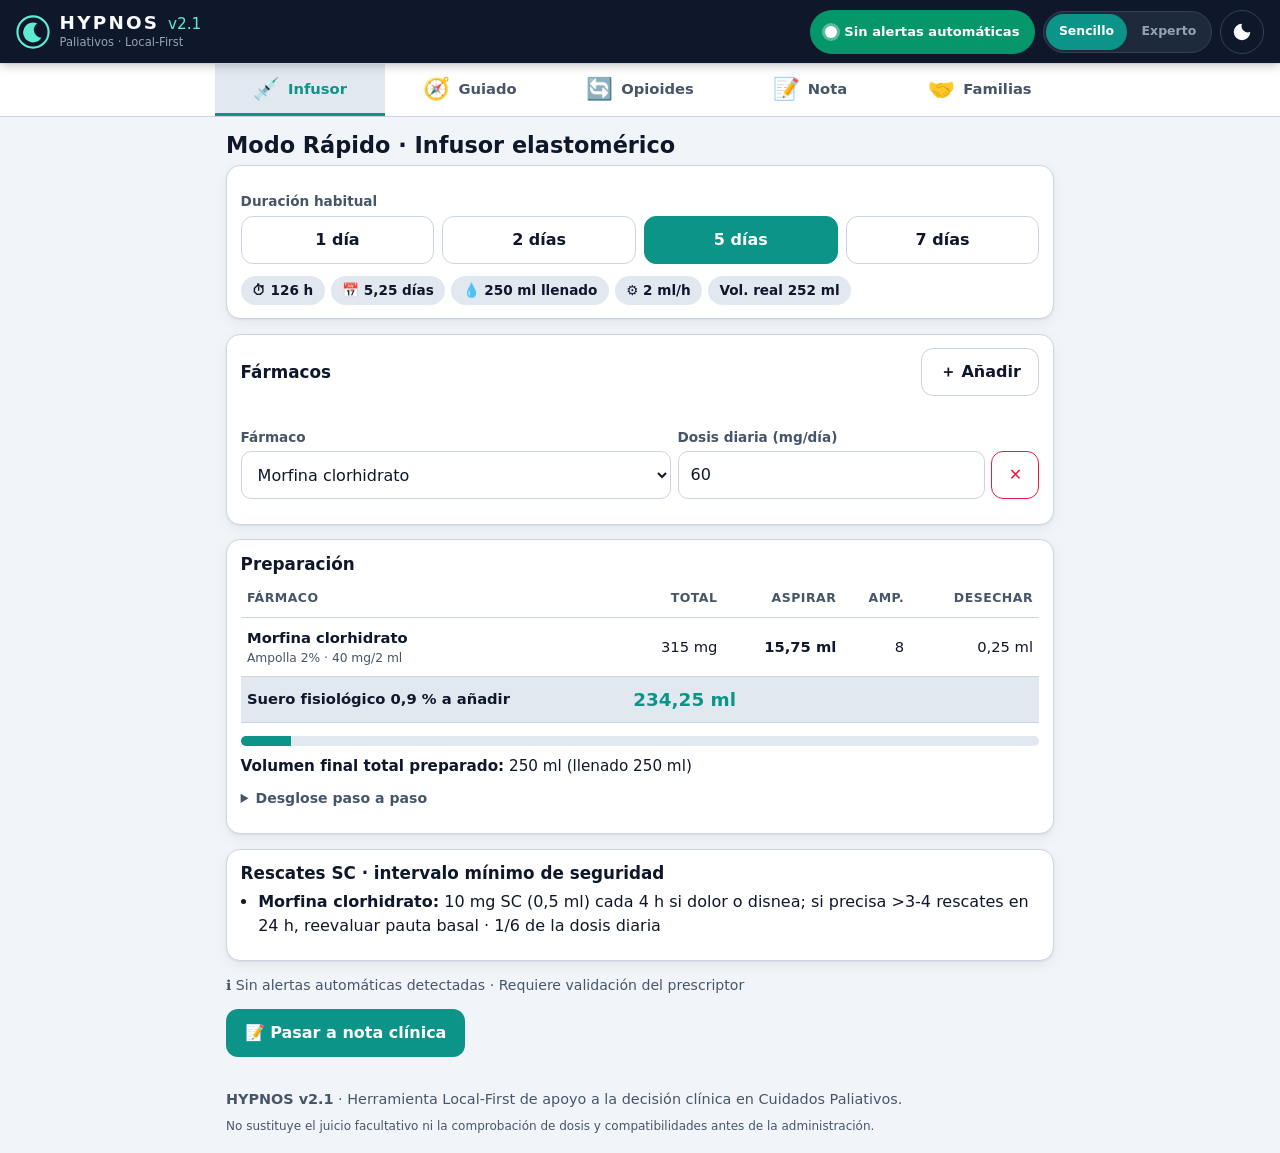
==== commit 3ff7a14b: "HYPNOS v2.1: infusor 2 dias, 3 guias PDF SECPAL para familias y semaforo unificado" ====
--- a/hypnos.html
+++ b/hypnos.html
@@ -2,11 +2,11 @@
 <html lang="es">
 <head>
   <meta charset="utf-8">
-  <title>HYPNOS v2.0 · Redirigiendo...</title>
+  <title>HYPNOS v2.1 · Redirigiendo...</title>
   <meta http-equiv="refresh" content="0; url=index.html">
   <script>window.location.replace("index.html");</script>
 </head>
 <body>
-  <p>Cargando <a href="index.html">HYPNOS v2.0</a>...</p>
+  <p>Cargando <a href="index.html">HYPNOS v2.1</a>...</p>
 </body>
 </html>
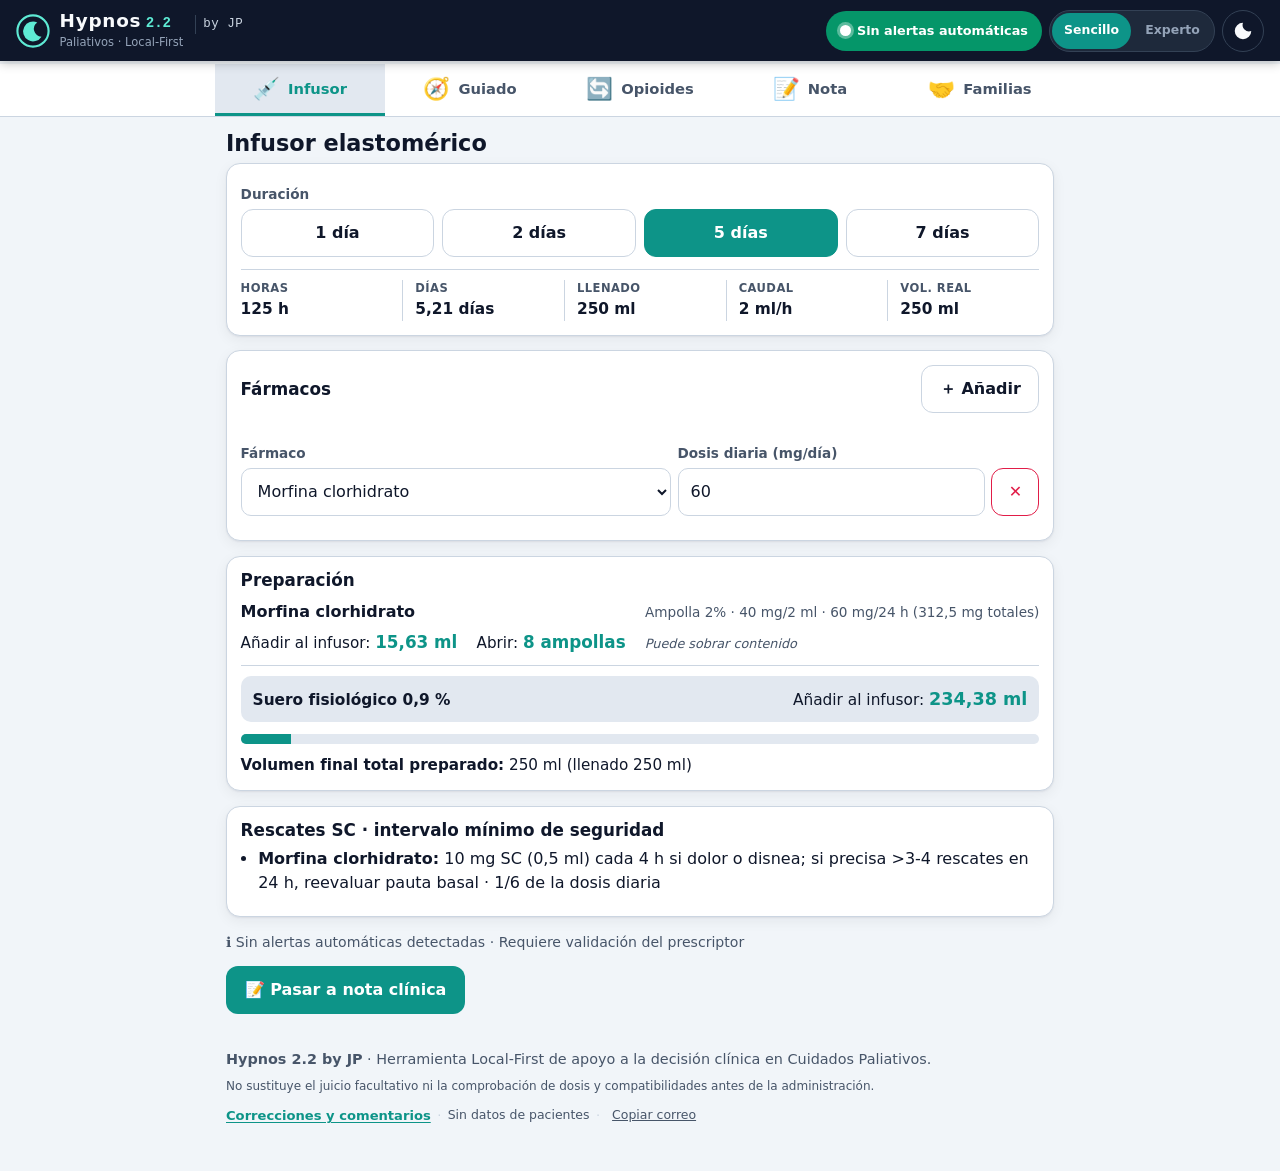
==== commit 55943ed1: "HYPNOS 2.2: Lote completo de correcciones HYP-001 a HYP-006 (fentanilo combinado, filtrado experto, " ====
--- a/hypnos.html
+++ b/hypnos.html
@@ -2,11 +2,11 @@
 <html lang="es">
 <head>
   <meta charset="utf-8">
-  <title>HYPNOS v2.1 · Redirigiendo...</title>
+  <title>HYPNOS 2.2 · Redirigiendo...</title>
   <meta http-equiv="refresh" content="0; url=index.html">
   <script>window.location.replace("index.html");</script>
 </head>
 <body>
-  <p>Cargando <a href="index.html">HYPNOS v2.1</a>...</p>
+  <p>Cargando <a href="index.html">HYPNOS 2.2</a>...</p>
 </body>
 </html>
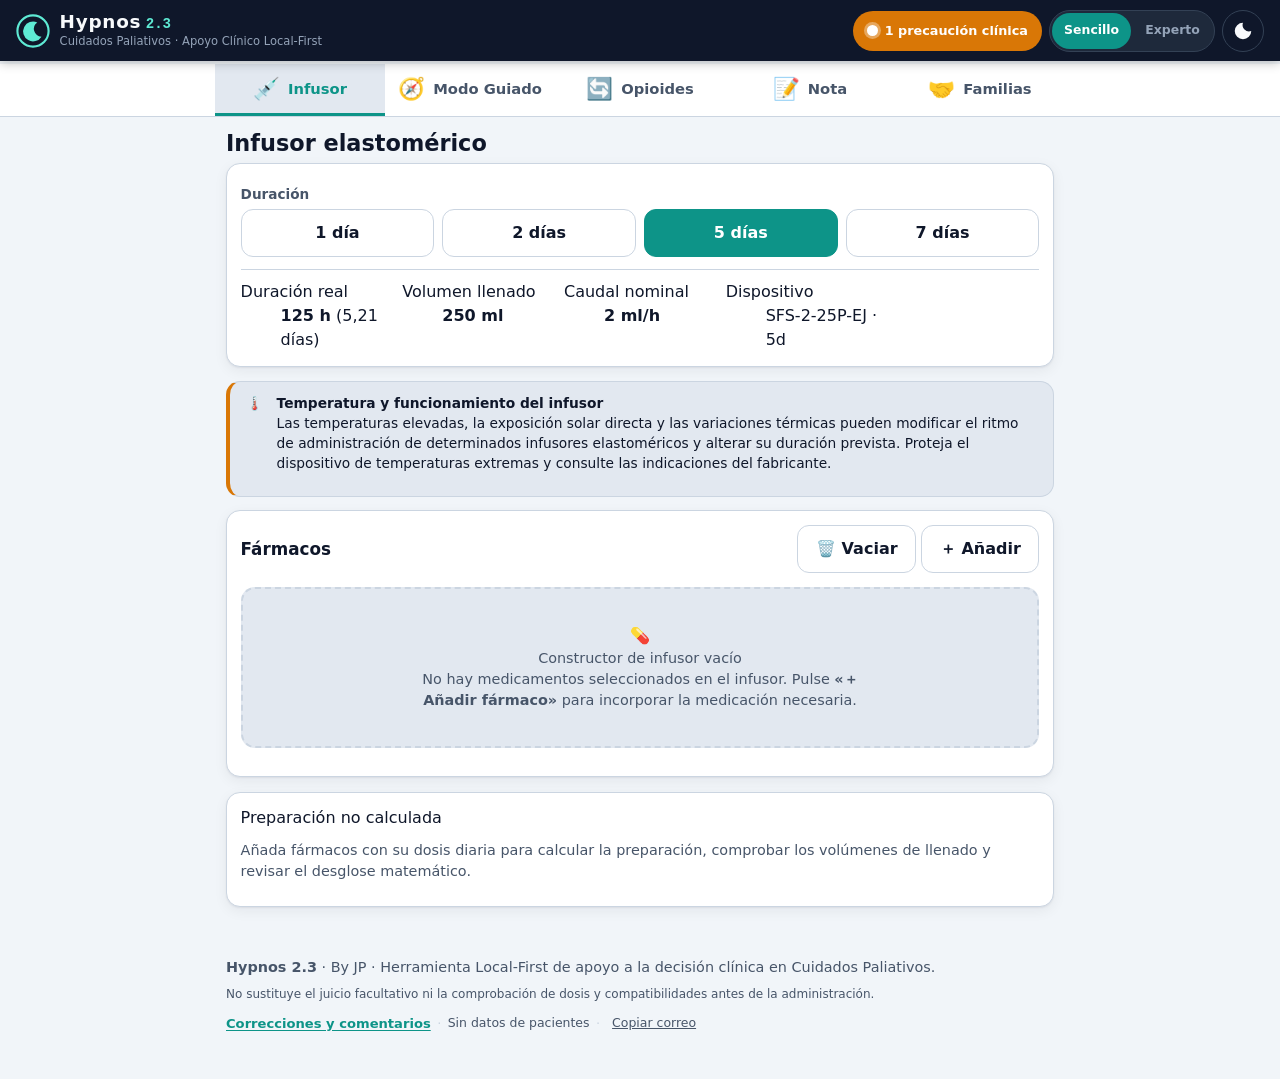
==== commit e7ced6c1: "HYPNOS 2.3: 12 correcciones obligatorias, escala Ramsay, catálogo auditado y desglose matemático" ====
--- a/hypnos.html
+++ b/hypnos.html
@@ -2,11 +2,11 @@
 <html lang="es">
 <head>
   <meta charset="utf-8">
-  <title>HYPNOS 2.2 · Redirigiendo...</title>
+  <title>HYPNOS 2.3 · Redirigiendo...</title>
   <meta http-equiv="refresh" content="0; url=index.html">
   <script>window.location.replace("index.html");</script>
 </head>
 <body>
-  <p>Cargando <a href="index.html">HYPNOS 2.2</a>...</p>
+  <p>Cargando <a href="index.html">HYPNOS 2.3</a>...</p>
 </body>
 </html>
